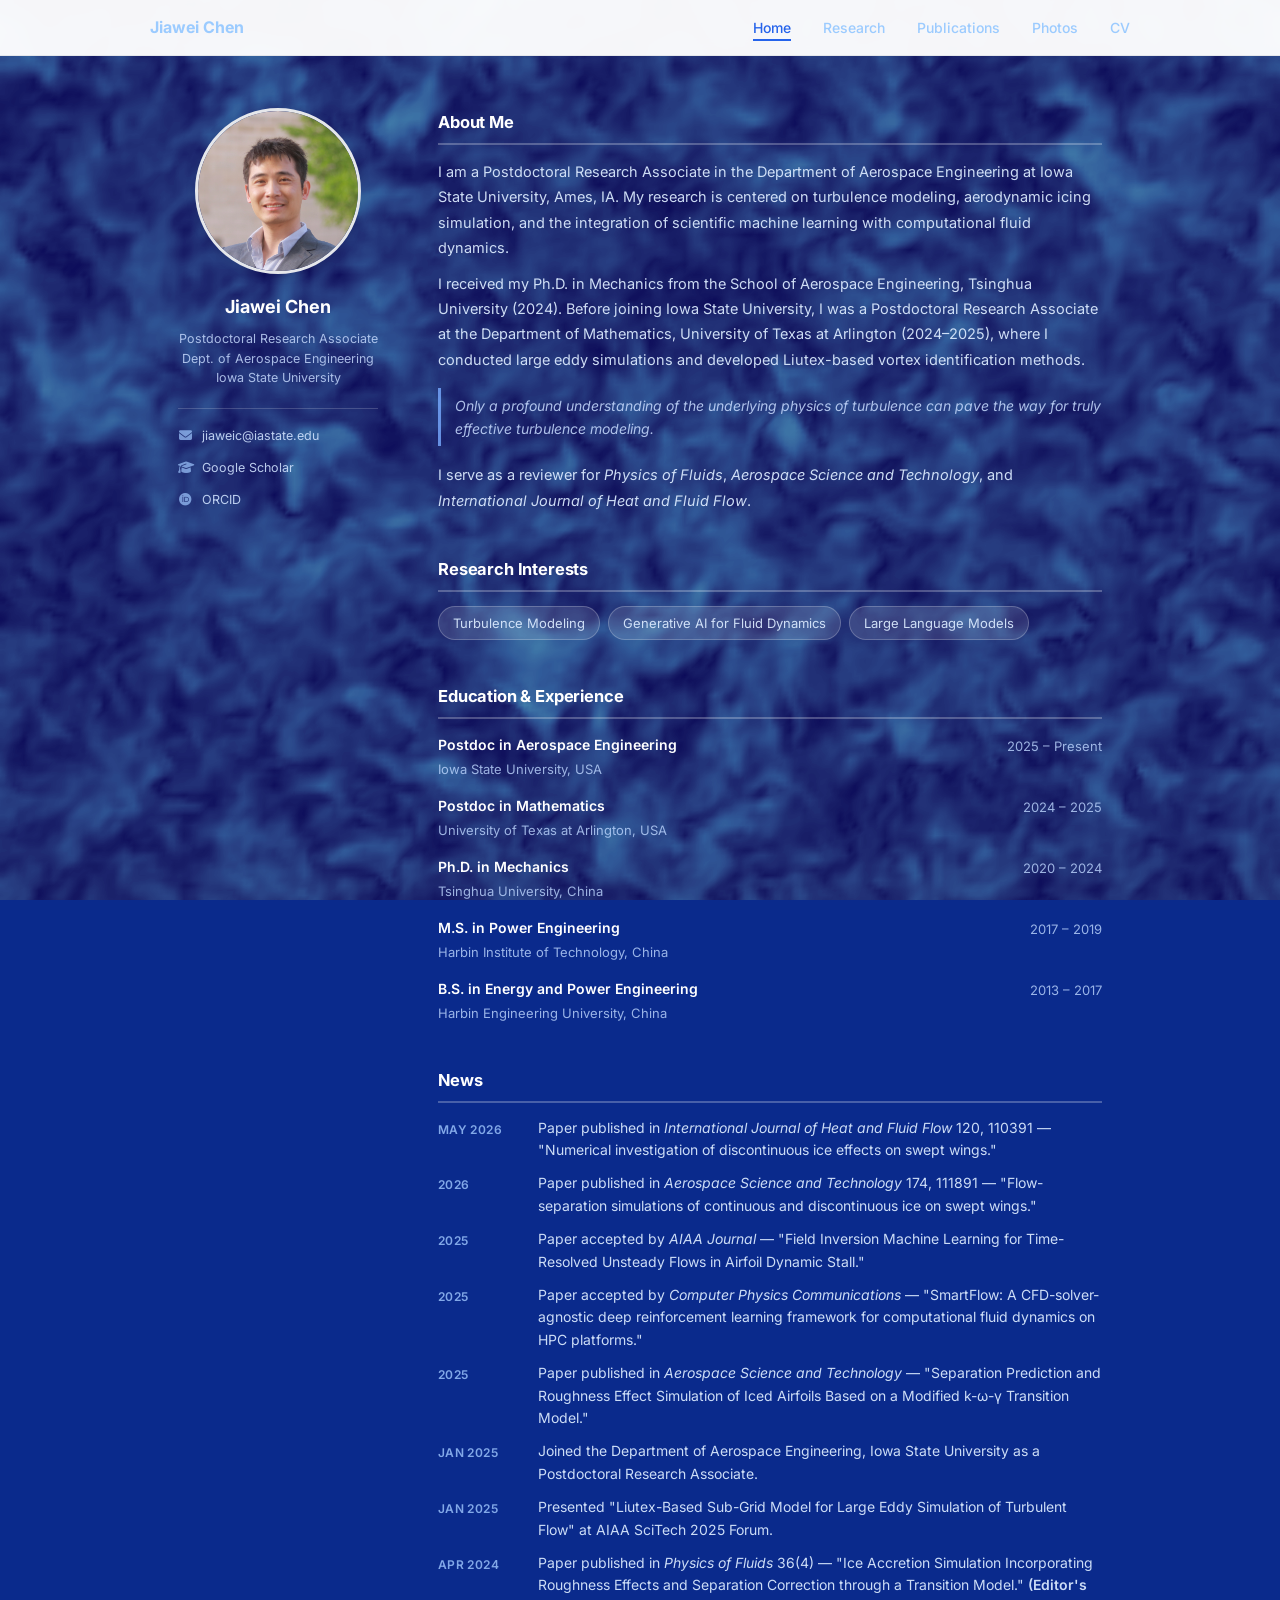
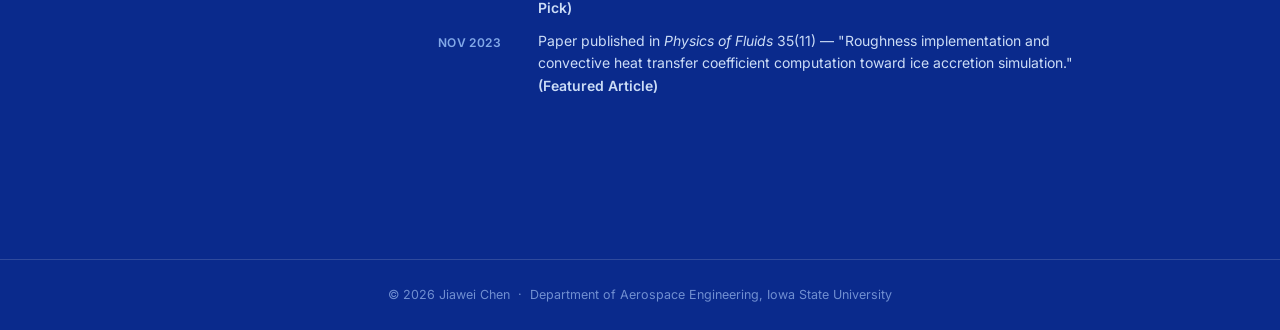
==== index.html @ 2333729e "Add files via upload" ====
<!DOCTYPE html>
<html lang="en">
<head>
    <meta charset="UTF-8">
    <meta name="viewport" content="width=device-width, initial-scale=1.0">
    <title>Jiawei Chen – Aerospace Engineering, Iowa State University</title>
    <meta name="description" content="Postdoctoral Research Associate in Aerospace Engineering at Iowa State University. Research on turbulence modeling, aerodynamic icing, and scientific machine learning.">
    <link rel="preconnect" href="https://fonts.googleapis.com">
    <link rel="preconnect" href="https://fonts.gstatic.com" crossorigin>
    <link href="https://fonts.googleapis.com/css2?family=Inter:wght@300;400;500;600;700&display=swap" rel="stylesheet">
    <link rel="stylesheet" href="https://cdnjs.cloudflare.com/ajax/libs/font-awesome/6.5.0/css/all.min.css">
    <link rel="stylesheet" href="style.css">
</head>
<body class="page-home">

    <!-- Navigation -->
    <header id="site-header">
        <nav>
            <a class="nav-brand" href="index.html">Jiawei Chen</a>
            <ul class="nav-links">
                <li><a href="index.html" class="active">Home</a></li>
                <li><a href="research.html">Research</a></li>
                <li><a href="publications.html">Publications</a></li>
                <li><a href="photos.html">Photos</a></li>
                <li><a href="CV_Jiawei_Chen.pdf" target="_blank">CV</a></li>
            </ul>
        </nav>
    </header>

    <!-- Page Body -->
    <div class="page-wrapper">
        <div class="home-layout">

            <!-- ===== Sidebar ===== -->
            <aside class="sidebar">
                <img src="person.jpg" alt="Jiawei Chen" class="profile-photo">
                <div class="sidebar-name">Jiawei Chen</div>
                <div class="sidebar-title">Postdoctoral Research Associate</div>
                <div class="sidebar-org">Dept. of Aerospace Engineering<br>Iowa State University</div>

                <div class="sidebar-links">
                    <a href="mailto:chenjiaweithu@gmail.com" class="sidebar-link">
                        <i class="fa-solid fa-envelope"></i>
                        <span>jiaweic@iastate.edu</span>
                    </a>
                    <a href="https://scholar.google.com/citations?hl=zh-CN&user=VZnsX5kAAAAJ" class="sidebar-link" target="_blank">
                        <i class="fa-solid fa-graduation-cap"></i>
                        <span>Google Scholar</span>
                    </a>
                    <a href="https://orcid.org/0009-0009-3277-3474" class="sidebar-link" target="_blank">
                        <i class="fa-brands fa-orcid"></i>
                        <span>ORCID</span>
                    </a>
                </div>
            </aside>

            <!-- ===== Main Content ===== -->
            <main class="main-content">

                <!-- About Me -->
                <section id="about">
                    <h2 class="section-title">About Me</h2>
                    <div class="about-text">
                        <p>
                            I am a Postdoctoral Research Associate in the Department of Aerospace Engineering at Iowa State University, Ames, IA. My research is centered on turbulence modeling, aerodynamic icing simulation, and the integration of scientific machine learning with computational fluid dynamics.
                        </p>
                        <p>
                            I received my Ph.D. in Mechanics from the School of Aerospace Engineering, Tsinghua University (2024). Before joining Iowa State University, I was a Postdoctoral Research Associate at the Department of Mathematics, University of Texas at Arlington (2024–2025), where I conducted large eddy simulations and developed Liutex-based vortex identification methods.
                        </p>
                        <blockquote class="quote-text">
                            Only a profound understanding of the underlying physics of turbulence can pave the way for truly effective turbulence modeling.
                        </blockquote>
                        <p>
                            I serve as a reviewer for <em>Physics of Fluids</em>, <em>Aerospace Science and Technology</em>, and <em>International Journal of Heat and Fluid Flow</em>.
                        </p>
                    </div>
                </section>

                <!-- Research Interests -->
                <section id="interests">
                    <h2 class="section-title">Research Interests</h2>
                    <div class="interest-tags">
                        <span class="interest-tag">Turbulence Modeling</span>
                        <span class="interest-tag">Generative AI for Fluid Dynamics</span>
                        <span class="interest-tag">Large Language Models</span>
                    </div>
                </section>

                <!-- Education & Experience -->
                <section id="education">
                    <h2 class="section-title">Education &amp; Experience</h2>
                    <div class="edu-list">
                        <div class="edu-item">
                            <div>
                                <div class="edu-degree">Postdoc in Aerospace Engineering</div>
                                <div class="edu-institution">Iowa State University, USA</div>
                            </div>
                            <div class="edu-year">2025 – Present</div>
                        </div>
                        <div class="edu-item">
                            <div>
                                <div class="edu-degree">Postdoc in Mathematics</div>
                                <div class="edu-institution">University of Texas at Arlington, USA</div>
                            </div>
                            <div class="edu-year">2024 – 2025</div>
                        </div>
                        <div class="edu-item">
                            <div>
                                <div class="edu-degree">Ph.D. in Mechanics</div>
                                <div class="edu-institution">Tsinghua University, China</div>
                            </div>
                            <div class="edu-year">2020 – 2024</div>
                        </div>
                        <div class="edu-item">
                            <div>
                                <div class="edu-degree">M.S. in Power Engineering</div>
                                <div class="edu-institution">Harbin Institute of Technology, China</div>
                            </div>
                            <div class="edu-year">2017 – 2019</div>
                        </div>
                        <div class="edu-item">
                            <div>
                                <div class="edu-degree">B.S. in Energy and Power Engineering</div>
                                <div class="edu-institution">Harbin Engineering University, China</div>
                            </div>
                            <div class="edu-year">2013 – 2017</div>
                        </div>
                    </div>
                </section>

                <!-- News -->
                <section id="news">
                    <h2 class="section-title">News</h2>
                    <div class="news-list">
                        <div class="news-item">
                            <span class="news-date">May 2026</span>
                            <span>Paper published in <em>International Journal of Heat and Fluid Flow</em> 120, 110391 — "Numerical investigation of discontinuous ice effects on swept wings."</span>
                        </div>
                        <div class="news-item">
                            <span class="news-date">2026</span>
                            <span>Paper published in <em>Aerospace Science and Technology</em> 174, 111891 — "Flow-separation simulations of continuous and discontinuous ice on swept wings."</span>
                        </div>
                        <div class="news-item">
                            <span class="news-date">2025</span>
                            <span>Paper accepted by <em>AIAA Journal</em> — "Field Inversion Machine Learning for Time-Resolved Unsteady Flows in Airfoil Dynamic Stall."</span>
                        </div>
                        <div class="news-item">
                            <span class="news-date">2025</span>
                            <span>Paper accepted by <em>Computer Physics Communications</em> — "SmartFlow: A CFD-solver-agnostic deep reinforcement learning framework for computational fluid dynamics on HPC platforms."</span>
                        </div>
                        <div class="news-item">
                            <span class="news-date">2025</span>
                            <span>Paper published in <em>Aerospace Science and Technology</em> — "Separation Prediction and Roughness Effect Simulation of Iced Airfoils Based on a Modified k-ω-γ Transition Model."</span>
                        </div>
                        <div class="news-item">
                            <span class="news-date">Jan 2025</span>
                            <span>Joined the Department of Aerospace Engineering, Iowa State University as a Postdoctoral Research Associate.</span>
                        </div>
                        <div class="news-item">
                            <span class="news-date">Jan 2025</span>
                            <span>Presented "Liutex-Based Sub-Grid Model for Large Eddy Simulation of Turbulent Flow" at AIAA SciTech 2025 Forum.</span>
                        </div>
                        <div class="news-item">
                            <span class="news-date">Apr 2024</span>
                            <span>Paper published in <em>Physics of Fluids</em> 36(4) — "Ice Accretion Simulation Incorporating Roughness Effects and Separation Correction through a Transition Model." <strong>(Editor's Pick)</strong></span>
                        </div>
                        <div class="news-item">
                            <span class="news-date">Nov 2023</span>
                            <span>Paper published in <em>Physics of Fluids</em> 35(11) — "Roughness implementation and convective heat transfer coefficient computation toward ice accretion simulation." <strong>(Featured Article)</strong></span>
                        </div>
                    </div>
                </section>

            </main>
        </div>
    </div>

    <footer>
        <p>&copy; 2026 Jiawei Chen &nbsp;&middot;&nbsp; Department of Aerospace Engineering, Iowa State University</p>
    </footer>


</body>
</html>
---- style.css ----
/* ===== Reset ===== */
*, *::before, *::after {
    box-sizing: border-box;
    margin: 0;
    padding: 0;
}

/* ===== Base ===== */
body {
    font-family: 'Inter', -apple-system, BlinkMacSystemFont, 'Segoe UI', Helvetica, Arial, sans-serif;
    font-size: 15px;
    line-height: 1.7;
    color: #2d2d2d;
    background: #ffffff;
}

html {
    scroll-behavior: smooth;
}

a {
    color: #2563eb;
    text-decoration: none;
    transition: color 0.15s;
}

a:hover {
    color: #1d4ed8;
    text-decoration: underline;
}

strong {
    font-weight: 600;
}

/* ===== Header / Nav ===== */
header {
    position: fixed;
    top: 0;
    left: 0;
    right: 0;
    height: 56px;
    background: rgba(255, 255, 255, 0.96);
    backdrop-filter: blur(8px);
    -webkit-backdrop-filter: blur(8px);
    border-bottom: 1px solid #e5e7eb;
    z-index: 999;
    display: flex;
    align-items: center;
    padding: 0 40px;
}

nav {
    width: 100%;
    max-width: 980px;
    margin: 0 auto;
    display: flex;
    align-items: center;
    justify-content: space-between;
}

.nav-brand {
    font-weight: 700;
    font-size: 16px;
    color: #111827;
    text-decoration: none;
}

.nav-brand:hover {
    color: #2563eb;
    text-decoration: none;
}

.nav-links {
    display: flex;
    list-style: none;
    gap: 32px;
}

.nav-links li a {
    font-size: 14px;
    font-weight: 500;
    color: #6b7280;
    text-decoration: none;
    padding-bottom: 3px;
    border-bottom: 2px solid transparent;
    transition: color 0.15s, border-color 0.15s;
}

.nav-links li a:hover,
.nav-links li a.active {
    color: #2563eb;
    border-bottom-color: #2563eb;
    text-decoration: none;
}

/* ===== Page Wrapper ===== */
.page-wrapper {
    max-width: 980px;
    margin: 0 auto;
    padding: 80px 28px 60px;
}

/* ===== Home page background + text colors ===== */
body.page-home {
    background-image: url('background/DIT.png');
    background-size: cover;
    background-position: center;
    background-attachment: fixed;
    background-color: #0a2a8c;
}

body.page-home .section-title {
    color: #ffffff;
    border-bottom-color: rgba(255, 255, 255, 0.25);
}

body.page-home .about-text p {
    color: rgba(220, 235, 255, 0.92);
}

body.page-home .quote-text {
    color: rgba(200, 220, 255, 0.85);
    border-left-color: rgba(120, 170, 255, 0.8);
}

body.page-home .edu-degree {
    color: #ffffff;
}

body.page-home .edu-institution,
body.page-home .edu-year {
    color: rgba(190, 215, 255, 0.8);
}

body.page-home .news-item {
    color: rgba(220, 235, 255, 0.92);
}

body.page-home .news-date {
    color: rgba(160, 200, 255, 0.8);
}

body.page-home .sidebar-name {
    color: #ffffff;
}

body.page-home .sidebar-title,
body.page-home .sidebar-org {
    color: rgba(200, 220, 255, 0.82);
}

body.page-home .sidebar-link {
    color: rgba(210, 228, 255, 0.88);
}

body.page-home .sidebar-link i {
    color: rgba(160, 200, 255, 0.7);
}

body.page-home .sidebar-links {
    border-top-color: rgba(255, 255, 255, 0.18);
}

body.page-home .interest-tag {
    background: rgba(255, 255, 255, 0.12);
    border-color: rgba(255, 255, 255, 0.22);
    color: rgba(220, 235, 255, 0.92);
}

body.page-home a {
    color: rgba(150, 200, 255, 0.95);
}

body.page-home footer {
    color: rgba(180, 210, 255, 0.6);
    border-top-color: rgba(255, 255, 255, 0.15);
}

/* ===== Home: Two-Column Layout ===== */
.home-layout {
    display: grid;
    grid-template-columns: 200px 1fr;
    gap: 60px;
    padding-top: 28px;
    align-items: start;
}

/* ===== Sidebar ===== */
.sidebar {
    position: sticky;
    top: 76px;
    text-align: center;
}

.profile-photo {
    width: 166px;
    height: 166px;
    border-radius: 50%;
    object-fit: cover;
    object-position: center top;
    margin: 0 auto 18px;
    display: block;
    border: 3px solid #e5e7eb;
    box-shadow: 0 2px 12px rgba(0,0,0,0.08);
}

.sidebar-name {
    font-size: 18px;
    font-weight: 700;
    color: #111827;
    margin-bottom: 7px;
}

.sidebar-title {
    font-size: 12.5px;
    color: #6b7280;
    line-height: 1.5;
    margin-bottom: 2px;
}

.sidebar-org {
    font-size: 12.5px;
    color: #6b7280;
    line-height: 1.5;
    margin-bottom: 20px;
}

.sidebar-links {
    border-top: 1px solid #e5e7eb;
    padding-top: 16px;
    display: flex;
    flex-direction: column;
    gap: 11px;
    text-align: left;
}

.sidebar-link {
    display: flex;
    align-items: center;
    gap: 9px;
    font-size: 12.5px;
    color: #4b5563;
    text-decoration: none;
    transition: color 0.15s;
    word-break: break-word;
}

.sidebar-link:hover {
    color: #2563eb;
    text-decoration: none;
}

.sidebar-link i {
    width: 15px;
    font-size: 13px;
    color: #9ca3af;
    flex-shrink: 0;
    text-align: center;
    transition: color 0.15s;
}

.sidebar-link:hover i {
    color: #2563eb;
}

/* ===== Main Content ===== */
.main-content section {
    margin-bottom: 42px;
}

.section-title {
    font-size: 16.5px;
    font-weight: 700;
    color: #111827;
    margin-bottom: 14px;
    padding-bottom: 7px;
    border-bottom: 2px solid #e5e7eb;
    letter-spacing: -0.01em;
}

/* About */
.about-text p {
    font-size: 14.5px;
    color: #374151;
    margin-bottom: 10px;
    line-height: 1.75;
}

.about-text p:last-child {
    margin-bottom: 0;
}

.quote-text {
    font-style: italic;
    color: #6b7280;
    border-left: 3px solid #2563eb;
    padding: 6px 0 6px 14px;
    margin: 16px 0;
    font-size: 14px;
    line-height: 1.65;
}

/* Research Interests */
.interest-tags {
    display: flex;
    flex-wrap: wrap;
    gap: 8px;
}

.interest-tag {
    background: #f3f4f6;
    color: #374151;
    font-size: 13px;
    padding: 5px 14px;
    border-radius: 20px;
    border: 1px solid #e5e7eb;
}

/* Education */
.edu-list {
    display: flex;
    flex-direction: column;
    gap: 14px;
}

.edu-item {
    display: flex;
    justify-content: space-between;
    align-items: flex-start;
    gap: 16px;
}

.edu-degree {
    font-size: 14px;
    font-weight: 600;
    color: #111827;
    margin-bottom: 1px;
}

.edu-institution {
    font-size: 13px;
    color: #6b7280;
}

.edu-year {
    font-size: 13px;
    color: #9ca3af;
    white-space: nowrap;
    flex-shrink: 0;
    padding-top: 2px;
}

/* News */
.news-list {
    display: flex;
    flex-direction: column;
    gap: 11px;
}

.news-item {
    display: grid;
    grid-template-columns: 88px 1fr;
    gap: 12px;
    font-size: 14px;
    line-height: 1.6;
    color: #374151;
}

.news-date {
    font-size: 12px;
    color: #9ca3af;
    font-weight: 600;
    padding-top: 3px;
    text-transform: uppercase;
    letter-spacing: 0.03em;
}

/* ===== Publications Page ===== */
.pub-container {
    padding-top: 28px;
}

.pub-container > h1 {
    font-size: 26px;
    font-weight: 700;
    color: #111827;
    margin-bottom: 8px;
    letter-spacing: -0.02em;
}

.pub-subtitle {
    font-size: 14px;
    color: #6b7280;
    margin-bottom: 38px;
}

.pub-section {
    margin-bottom: 42px;
}

.pub-section-title {
    font-size: 15.5px;
    font-weight: 700;
    color: #111827;
    margin-bottom: 18px;
    padding-bottom: 7px;
    border-bottom: 2px solid #e5e7eb;
    letter-spacing: -0.01em;
}

.pub-list {
    list-style: none;
    display: flex;
    flex-direction: column;
    gap: 20px;
}

.pub-entry {
    display: flex;
    gap: 14px;
    font-size: 14px;
    line-height: 1.65;
    color: #374151;
}

.pub-num {
    color: #9ca3af;
    font-weight: 600;
    font-size: 12.5px;
    min-width: 30px;
    padding-top: 3px;
    flex-shrink: 0;
    text-align: right;
}

.pub-badge {
    display: inline-block;
    font-size: 10.5px;
    font-weight: 700;
    padding: 1px 7px;
    border-radius: 4px;
    margin-left: 6px;
    vertical-align: middle;
    white-space: nowrap;
    letter-spacing: 0.02em;
}

.badge-editor {
    background: #fef3c7;
    color: #92400e;
}

.badge-featured {
    background: #fee2e2;
    color: #991b1b;
}

.badge-accepted {
    background: #d1fae5;
    color: #065f46;
}

.badge-review {
    background: #e0e7ff;
    color: #3730a3;
}

/* ===== Research Page ===== */
.research-container {
    padding-top: 28px;
}

.research-container > h1 {
    font-size: 26px;
    font-weight: 700;
    color: #111827;
    margin-bottom: 8px;
    letter-spacing: -0.02em;
}

.research-container > .research-intro {
    font-size: 14px;
    color: #6b7280;
    margin-bottom: 48px;
}

.research-project {
    margin-bottom: 60px;
    padding-bottom: 56px;
    border-bottom: 1px solid #e5e7eb;
}

.research-project:last-child {
    border-bottom: none;
}

.research-project-header {
    display: flex;
    align-items: flex-start;
    gap: 14px;
    margin-bottom: 12px;
}

.research-project-num {
    font-size: 12px;
    font-weight: 700;
    color: #9ca3af;
    background: #f3f4f6;
    border: 1px solid #e5e7eb;
    padding: 3px 9px;
    border-radius: 4px;
    white-space: nowrap;
    margin-top: 4px;
    flex-shrink: 0;
}

.research-project-title {
    font-size: 19px;
    font-weight: 700;
    color: #111827;
    line-height: 1.35;
    letter-spacing: -0.01em;
}

.research-project-meta {
    display: flex;
    flex-wrap: wrap;
    gap: 8px;
    margin-bottom: 14px;
    padding-left: 0;
}

.research-tag {
    font-size: 12px;
    font-weight: 600;
    padding: 2px 10px;
    border-radius: 4px;
    letter-spacing: 0.02em;
}

.research-tag-journal {
    background: #eff6ff;
    color: #1d4ed8;
    border: 1px solid #bfdbfe;
}

.research-tag-highlight {
    background: #fef3c7;
    color: #92400e;
    border: 1px solid #fde68a;
}

.research-tag-wip {
    background: #f0fdf4;
    color: #166534;
    border: 1px solid #bbf7d0;
}

.research-description {
    font-size: 14.5px;
    color: #374151;
    line-height: 1.75;
    margin-bottom: 20px;
}

/* Figure grid */
.research-figures {
    display: grid;
    grid-template-columns: repeat(auto-fit, minmax(200px, 1fr));
    gap: 14px;
    margin-bottom: 16px;
}

/* Fixed column counts override the auto-fit default */
.research-figures.cols-3 {
    grid-template-columns: repeat(3, 1fr);
}

.research-figures.cols-2 {
    grid-template-columns: repeat(2, 1fr);
}

.research-figure {
    display: flex;
    flex-direction: column;
    gap: 6px;
}

.research-figure img {
    width: 100%;
    height: auto;
    border-radius: 6px;
    border: 1px solid #e5e7eb;
    display: block;
}

/* Placeholder for missing images */
.fig-placeholder {
    width: 100%;
    aspect-ratio: 4 / 3;
    border: 2px dashed #d1d5db;
    border-radius: 6px;
    display: flex;
    flex-direction: column;
    align-items: center;
    justify-content: center;
    gap: 6px;
    color: #9ca3af;
    font-size: 12px;
    text-align: center;
    padding: 12px;
    background: #fafafa;
}

.fig-placeholder i {
    font-size: 22px;
    color: #d1d5db;
}

.fig-caption {
    font-size: 12.5px;
    color: #6b7280;
    line-height: 1.45;
    text-align: center;
}

.research-paper-ref {
    display: flex;
    align-items: flex-start;
    gap: 10px;
    background: #f8fafc;
    border: 1px solid #e5e7eb;
    border-left: 3px solid #2563eb;
    padding: 12px 16px;
    border-radius: 0 6px 6px 0;
    font-size: 13.5px;
    color: #374151;
    line-height: 1.6;
    margin-top: 6px;
}

.research-paper-ref i {
    color: #2563eb;
    font-size: 14px;
    margin-top: 3px;
    flex-shrink: 0;
}

.research-coming-soon {
    display: flex;
    flex-direction: column;
    align-items: center;
    justify-content: center;
    gap: 10px;
    padding: 48px 24px;
    border: 2px dashed #d1d5db;
    border-radius: 8px;
    color: #9ca3af;
    text-align: center;
    background: #fafafa;
    margin-top: 20px;
}

.research-coming-soon i {
    font-size: 28px;
    color: #d1d5db;
}

.research-coming-soon p {
    font-size: 14px;
    margin: 0;
}

/* ===== Photos Page ===== */
.photos-container {
    padding-top: 28px;
}

.photos-container > h1 {
    font-size: 26px;
    font-weight: 700;
    color: #111827;
    margin-bottom: 8px;
    letter-spacing: -0.02em;
    padding-bottom: 8px;
    border-bottom: 3px solid #2563eb;
    display: inline-block;
}

.photos-year-section {
    margin-top: 44px;
    margin-bottom: 48px;
}

.photos-year-heading {
    font-size: 22px;
    font-weight: 700;
    color: #111827;
    margin-bottom: 8px;
    padding-bottom: 8px;
    border-bottom: 3px solid #2563eb;
    display: inline-block;
    letter-spacing: -0.01em;
}

.photo-grid {
    display: grid;
    grid-template-columns: repeat(3, 1fr);
    gap: 10px;
    margin-top: 18px;
}

.photo-item {
    position: relative;
    overflow: hidden;
    border-radius: 6px;
    aspect-ratio: 4 / 3;
    background: #f3f4f6;
    cursor: pointer;
}

.photo-item img {
    width: 100%;
    height: 100%;
    object-fit: cover;
    display: block;
    transition: transform 0.3s ease;
}

.photo-item:hover img {
    transform: scale(1.04);
}

.photo-caption-overlay {
    position: absolute;
    bottom: 0;
    left: 0;
    right: 0;
    background: linear-gradient(transparent, rgba(0,0,0,0.62));
    color: #fff;
    font-size: 12px;
    line-height: 1.4;
    padding: 20px 10px 8px;
    text-align: center;
}

/* Lightbox */
.lightbox {
    display: none;
    position: fixed;
    inset: 0;
    background: rgba(0, 0, 0, 0.88);
    z-index: 9999;
    align-items: center;
    justify-content: center;
    padding: 24px;
}

.lightbox.active {
    display: flex;
}

.lightbox img {
    max-width: 90vw;
    max-height: 90vh;
    object-fit: contain;
    border-radius: 6px;
    box-shadow: 0 8px 40px rgba(0,0,0,0.6);
}

.lightbox-close {
    position: fixed;
    top: 20px;
    right: 28px;
    color: #fff;
    font-size: 32px;
    cursor: pointer;
    line-height: 1;
    opacity: 0.8;
    transition: opacity 0.15s;
    background: none;
    border: none;
    padding: 0;
}

.lightbox-close:hover {
    opacity: 1;
}

@media (max-width: 740px) {
    .photo-grid {
        grid-template-columns: repeat(2, 1fr);
        gap: 8px;
    }
}

/* ===== Footer ===== */
footer {
    border-top: 1px solid #e5e7eb;
    margin-top: 60px;
    padding: 24px 20px;
    text-align: center;
    color: #9ca3af;
    font-size: 12.5px;
}

/* ===== Responsive ===== */
@media (max-width: 740px) {
    .home-layout {
        grid-template-columns: 1fr;
        gap: 32px;
    }

    .sidebar {
        position: static;
    }

    header {
        padding: 0 18px;
    }

    .nav-links {
        gap: 20px;
    }

    .news-item {
        grid-template-columns: 76px 1fr;
    }

    .pub-entry {
        flex-direction: column;
        gap: 2px;
    }

    .pub-num {
        text-align: left;
    }
}
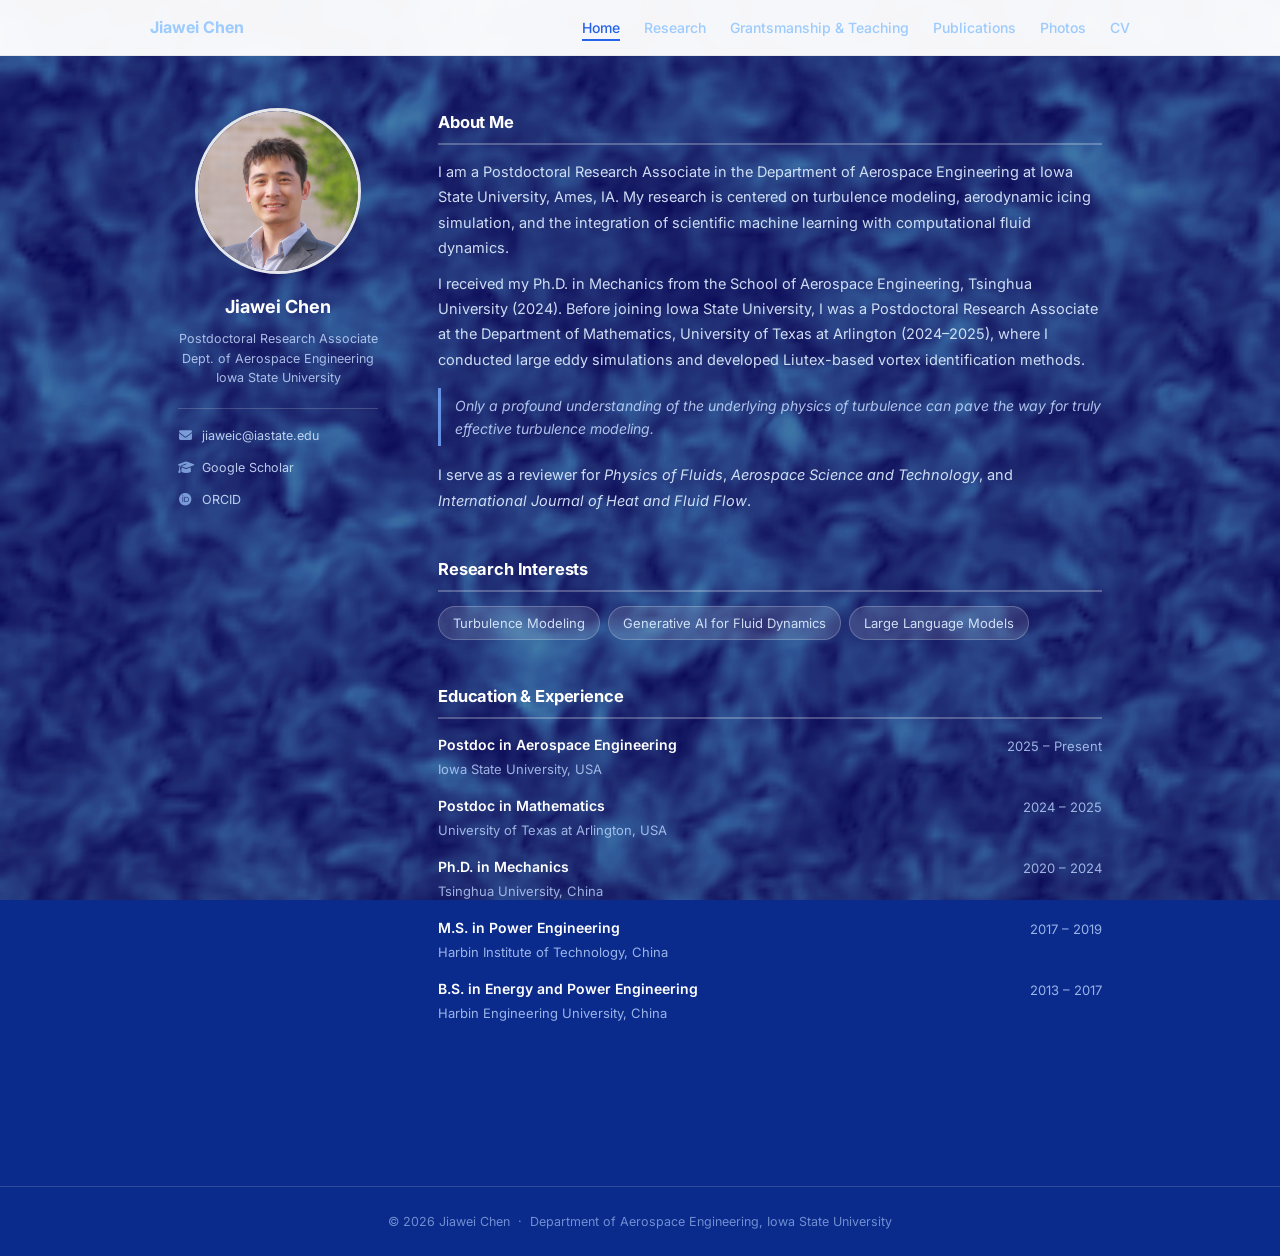
==== commit 7ed032e3: "Add files via upload" ====
--- a/index.html
+++ b/index.html
@@ -20,6 +20,7 @@
             <ul class="nav-links">
                 <li><a href="index.html" class="active">Home</a></li>
                 <li><a href="research.html">Research</a></li>
+                <li><a href="grantsmanship.html">Grantsmanship &amp; Teaching</a></li>
                 <li><a href="publications.html">Publications</a></li>
                 <li><a href="photos.html">Photos</a></li>
                 <li><a href="CV_Jiawei_Chen.pdf" target="_blank">CV</a></li>
@@ -128,49 +129,6 @@
                     </div>
                 </section>
 
-                <!-- News -->
-                <section id="news">
-                    <h2 class="section-title">News</h2>
-                    <div class="news-list">
-                        <div class="news-item">
-                            <span class="news-date">May 2026</span>
-                            <span>Paper published in <em>International Journal of Heat and Fluid Flow</em> 120, 110391 — "Numerical investigation of discontinuous ice effects on swept wings."</span>
-                        </div>
-                        <div class="news-item">
-                            <span class="news-date">2026</span>
-                            <span>Paper published in <em>Aerospace Science and Technology</em> 174, 111891 — "Flow-separation simulations of continuous and discontinuous ice on swept wings."</span>
-                        </div>
-                        <div class="news-item">
-                            <span class="news-date">2025</span>
-                            <span>Paper accepted by <em>AIAA Journal</em> — "Field Inversion Machine Learning for Time-Resolved Unsteady Flows in Airfoil Dynamic Stall."</span>
-                        </div>
-                        <div class="news-item">
-                            <span class="news-date">2025</span>
-                            <span>Paper accepted by <em>Computer Physics Communications</em> — "SmartFlow: A CFD-solver-agnostic deep reinforcement learning framework for computational fluid dynamics on HPC platforms."</span>
-                        </div>
-                        <div class="news-item">
-                            <span class="news-date">2025</span>
-                            <span>Paper published in <em>Aerospace Science and Technology</em> — "Separation Prediction and Roughness Effect Simulation of Iced Airfoils Based on a Modified k-ω-γ Transition Model."</span>
-                        </div>
-                        <div class="news-item">
-                            <span class="news-date">Jan 2025</span>
-                            <span>Joined the Department of Aerospace Engineering, Iowa State University as a Postdoctoral Research Associate.</span>
-                        </div>
-                        <div class="news-item">
-                            <span class="news-date">Jan 2025</span>
-                            <span>Presented "Liutex-Based Sub-Grid Model for Large Eddy Simulation of Turbulent Flow" at AIAA SciTech 2025 Forum.</span>
-                        </div>
-                        <div class="news-item">
-                            <span class="news-date">Apr 2024</span>
-                            <span>Paper published in <em>Physics of Fluids</em> 36(4) — "Ice Accretion Simulation Incorporating Roughness Effects and Separation Correction through a Transition Model." <strong>(Editor's Pick)</strong></span>
-                        </div>
-                        <div class="news-item">
-                            <span class="news-date">Nov 2023</span>
-                            <span>Paper published in <em>Physics of Fluids</em> 35(11) — "Roughness implementation and convective heat transfer coefficient computation toward ice accretion simulation." <strong>(Featured Article)</strong></span>
-                        </div>
-                    </div>
-                </section>
-
             </main>
         </div>
     </div>
--- a/style.css
+++ b/style.css
@@ -74,7 +74,7 @@
 .nav-links {
     display: flex;
     list-style: none;
-    gap: 32px;
+    gap: 24px;
 }
 
 .nav-links li a {
@@ -483,6 +483,9 @@
     font-size: 14px;
     color: #6b7280;
     margin-bottom: 48px;
+    text-align: justify;
+    text-justify: inter-word;
+    hyphens: auto;
 }
 
 .research-project {
@@ -562,6 +565,9 @@
     color: #374151;
     line-height: 1.75;
     margin-bottom: 20px;
+    text-align: justify;
+    text-justify: inter-word;
+    hyphens: auto;
 }
 
 /* Figure grid */
@@ -579,6 +585,14 @@
 
 .research-figures.cols-2 {
     grid-template-columns: repeat(2, 1fr);
+}
+
+/* Equal-height row: images fill fixed height, aspect ratio preserved */
+.figs-fixed-height .research-figure img {
+    height: 280px;
+    width: 100%;
+    object-fit: contain;
+    object-position: center;
 }
 
 .research-figure {
@@ -645,6 +659,24 @@
     font-size: 14px;
     margin-top: 3px;
     flex-shrink: 0;
+}
+
+/* Responsive 16:9 video embed */
+.research-video-wrap {
+    width: 100%;
+    aspect-ratio: 16 / 9;
+    margin-top: 20px;
+    border-radius: 8px;
+    overflow: hidden;
+    background: #000;
+    display: block;
+}
+
+.research-video-wrap iframe {
+    width: 100%;
+    height: 100%;
+    border: none;
+    display: block;
 }
 
 .research-coming-soon {
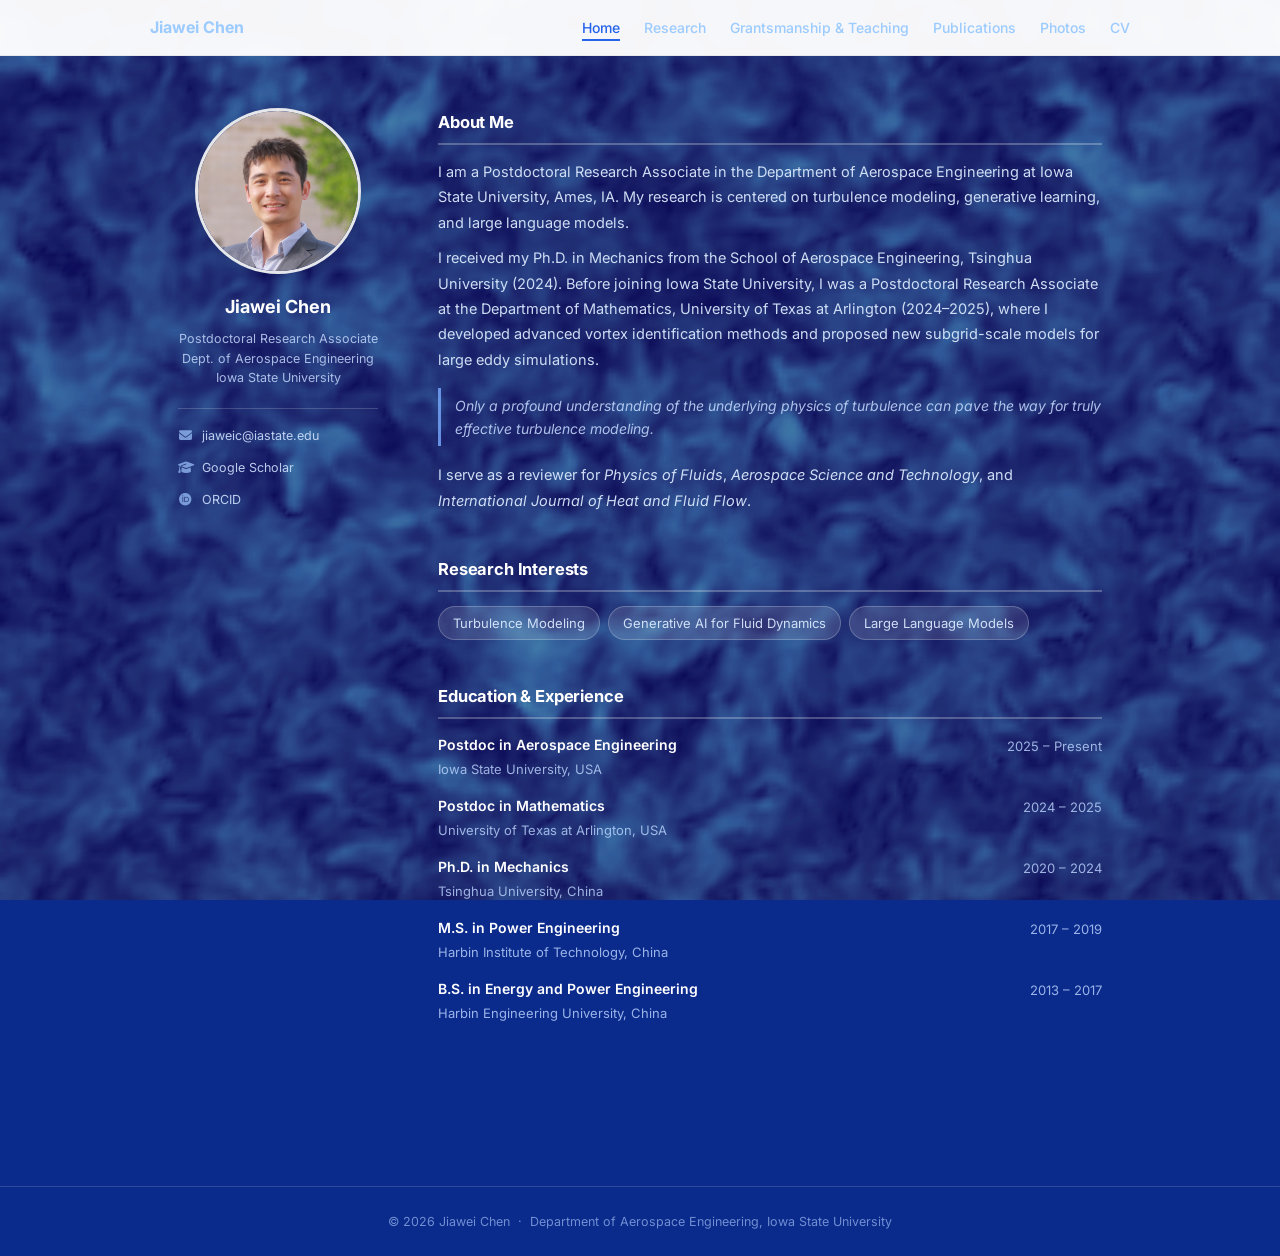
==== commit c426c140: "Add files via upload" ====
--- a/index.html
+++ b/index.html
@@ -63,10 +63,14 @@
                     <h2 class="section-title">About Me</h2>
                     <div class="about-text">
                         <p>
-                            I am a Postdoctoral Research Associate in the Department of Aerospace Engineering at Iowa State University, Ames, IA. My research is centered on turbulence modeling, aerodynamic icing simulation, and the integration of scientific machine learning with computational fluid dynamics.
+                            I am a Postdoctoral Research Associate in the Department of Aerospace Engineering at Iowa State University, 
+                            Ames, IA. My research is centered on turbulence modeling, generative learning, and large language models.
                         </p>
                         <p>
-                            I received my Ph.D. in Mechanics from the School of Aerospace Engineering, Tsinghua University (2024). Before joining Iowa State University, I was a Postdoctoral Research Associate at the Department of Mathematics, University of Texas at Arlington (2024–2025), where I conducted large eddy simulations and developed Liutex-based vortex identification methods.
+                            I received my Ph.D. in Mechanics from the School of Aerospace Engineering, Tsinghua University (2024). 
+                            Before joining Iowa State University, I was a Postdoctoral Research Associate at the Department of Mathematics, 
+                            University of Texas at Arlington (2024–2025), where I developed advanced vortex identification methods and 
+                            proposed new subgrid-scale models for large eddy simulations.
                         </p>
                         <blockquote class="quote-text">
                             Only a profound understanding of the underlying physics of turbulence can pave the way for truly effective turbulence modeling.
--- a/style.css
+++ b/style.css
@@ -8,7 +8,7 @@
 /* ===== Base ===== */
 body {
     font-family: 'Inter', -apple-system, BlinkMacSystemFont, 'Segoe UI', Helvetica, Arial, sans-serif;
-    font-size: 15px;
+    font-size: 16px;
     line-height: 1.7;
     color: #2d2d2d;
     background: #ffffff;
@@ -177,6 +177,137 @@
     border-top-color: rgba(255, 255, 255, 0.15);
 }
 
+.highlight-blue {
+    color: #60a5fa;
+    font-weight: 600;
+}
+
+/* ===== Dark theme (all pages except Home) ===== */
+body.page-dark {
+    background: #0a0a0a;
+    color: #e5e7eb;
+}
+
+body.page-dark header {
+    background: rgba(10, 10, 10, 0.92);
+    border-bottom-color: #262626;
+}
+
+body.page-dark .nav-brand {
+    color: #ffffff;
+}
+
+body.page-dark .nav-links li a {
+    color: #9ca3af;
+}
+
+body.page-dark .nav-links li a:hover,
+body.page-dark .nav-links li a.active {
+    color: #60a5fa;
+    border-bottom-color: #60a5fa;
+}
+
+body.page-dark a {
+    color: #60a5fa;
+}
+
+body.page-dark a:hover {
+    color: #93c5fd;
+}
+
+body.page-dark .pub-container > h1,
+body.page-dark .research-container > h1,
+body.page-dark .photos-container > h1 {
+    color: #ffffff;
+}
+
+body.page-dark .pub-subtitle,
+body.page-dark .research-container > .research-intro {
+    color: #9ca3af;
+}
+
+body.page-dark .section-title,
+body.page-dark .pub-section-title {
+    color: #ffffff;
+    border-bottom-color: #262626;
+}
+
+body.page-dark .research-project {
+    border-bottom-color: #262626;
+}
+
+body.page-dark .research-project-num {
+    background: #1a1a1a;
+    border-color: #333333;
+    color: #9ca3af;
+}
+
+body.page-dark .research-project-title {
+    color: #ffffff;
+}
+
+body.page-dark .research-description,
+body.page-dark .pub-entry {
+    color: #d1d5db;
+}
+
+body.page-dark .pub-num {
+    color: #6b7280;
+}
+
+body.page-dark .fig-caption {
+    color: #9ca3af;
+}
+
+body.page-dark .research-figure img {
+    border-color: #333333;
+}
+
+body.page-dark .fig-placeholder {
+    background: #141414;
+    border-color: #333333;
+    color: #6b7280;
+}
+
+body.page-dark .fig-placeholder i {
+    color: #4b5563;
+}
+
+body.page-dark .research-paper-ref {
+    background: #141414;
+    border-color: #262626;
+    border-left-color: #3b82f6;
+    color: #d1d5db;
+}
+
+body.page-dark .research-paper-ref i {
+    color: #60a5fa;
+}
+
+body.page-dark .research-coming-soon {
+    background: #141414;
+    border-color: #333333;
+    color: #6b7280;
+}
+
+body.page-dark .research-coming-soon i {
+    color: #4b5563;
+}
+
+body.page-dark .photos-year-heading,
+body.page-dark .photos-container > h1 {
+    border-bottom-color: #3b82f6;
+}
+
+body.page-dark .photo-item {
+    background: #141414;
+}
+
+body.page-dark footer {
+    border-top-color: #262626;
+    color: #6b7280;
+}
+
 /* ===== Home: Two-Column Layout ===== */
 .home-layout {
     display: grid;
@@ -390,7 +521,7 @@
 }
 
 .pub-subtitle {
-    font-size: 14px;
+    font-size: 15px;
     color: #6b7280;
     margin-bottom: 38px;
 }
@@ -419,8 +550,8 @@
 .pub-entry {
     display: flex;
     gap: 14px;
-    font-size: 14px;
-    line-height: 1.65;
+    font-size: 15.5px;
+    line-height: 1.7;
     color: #374151;
 }
 
@@ -436,34 +567,22 @@
 
 .pub-badge {
     display: inline-block;
-    font-size: 10.5px;
-    font-weight: 700;
-    padding: 1px 7px;
-    border-radius: 4px;
+    font-size: 13px;
+    font-weight: 700;
     margin-left: 6px;
     vertical-align: middle;
     white-space: nowrap;
-    letter-spacing: 0.02em;
-}
-
-.badge-editor {
-    background: #fef3c7;
-    color: #92400e;
-}
-
-.badge-featured {
-    background: #fee2e2;
-    color: #991b1b;
-}
-
-.badge-accepted {
-    background: #d1fae5;
-    color: #065f46;
-}
-
-.badge-review {
-    background: #e0e7ff;
-    color: #3730a3;
+    letter-spacing: 0.01em;
+    color: #f87171;
+    text-decoration: underline;
+}
+
+.pub-badge::before {
+    content: "[";
+}
+
+.pub-badge::after {
+    content: "]";
 }
 
 /* ===== Research Page ===== */
@@ -480,7 +599,7 @@
 }
 
 .research-container > .research-intro {
-    font-size: 14px;
+    font-size: 15.5px;
     color: #6b7280;
     margin-bottom: 48px;
     text-align: justify;
@@ -561,9 +680,9 @@
 }
 
 .research-description {
-    font-size: 14.5px;
+    font-size: 16px;
     color: #374151;
-    line-height: 1.75;
+    line-height: 1.8;
     margin-bottom: 20px;
     text-align: justify;
     text-justify: inter-word;
@@ -633,7 +752,7 @@
 }
 
 .fig-caption {
-    font-size: 12.5px;
+    font-size: 13.5px;
     color: #6b7280;
     line-height: 1.45;
     text-align: center;
@@ -648,9 +767,9 @@
     border-left: 3px solid #2563eb;
     padding: 12px 16px;
     border-radius: 0 6px 6px 0;
-    font-size: 13.5px;
+    font-size: 15px;
     color: #374151;
-    line-height: 1.6;
+    line-height: 1.65;
     margin-top: 6px;
 }
 
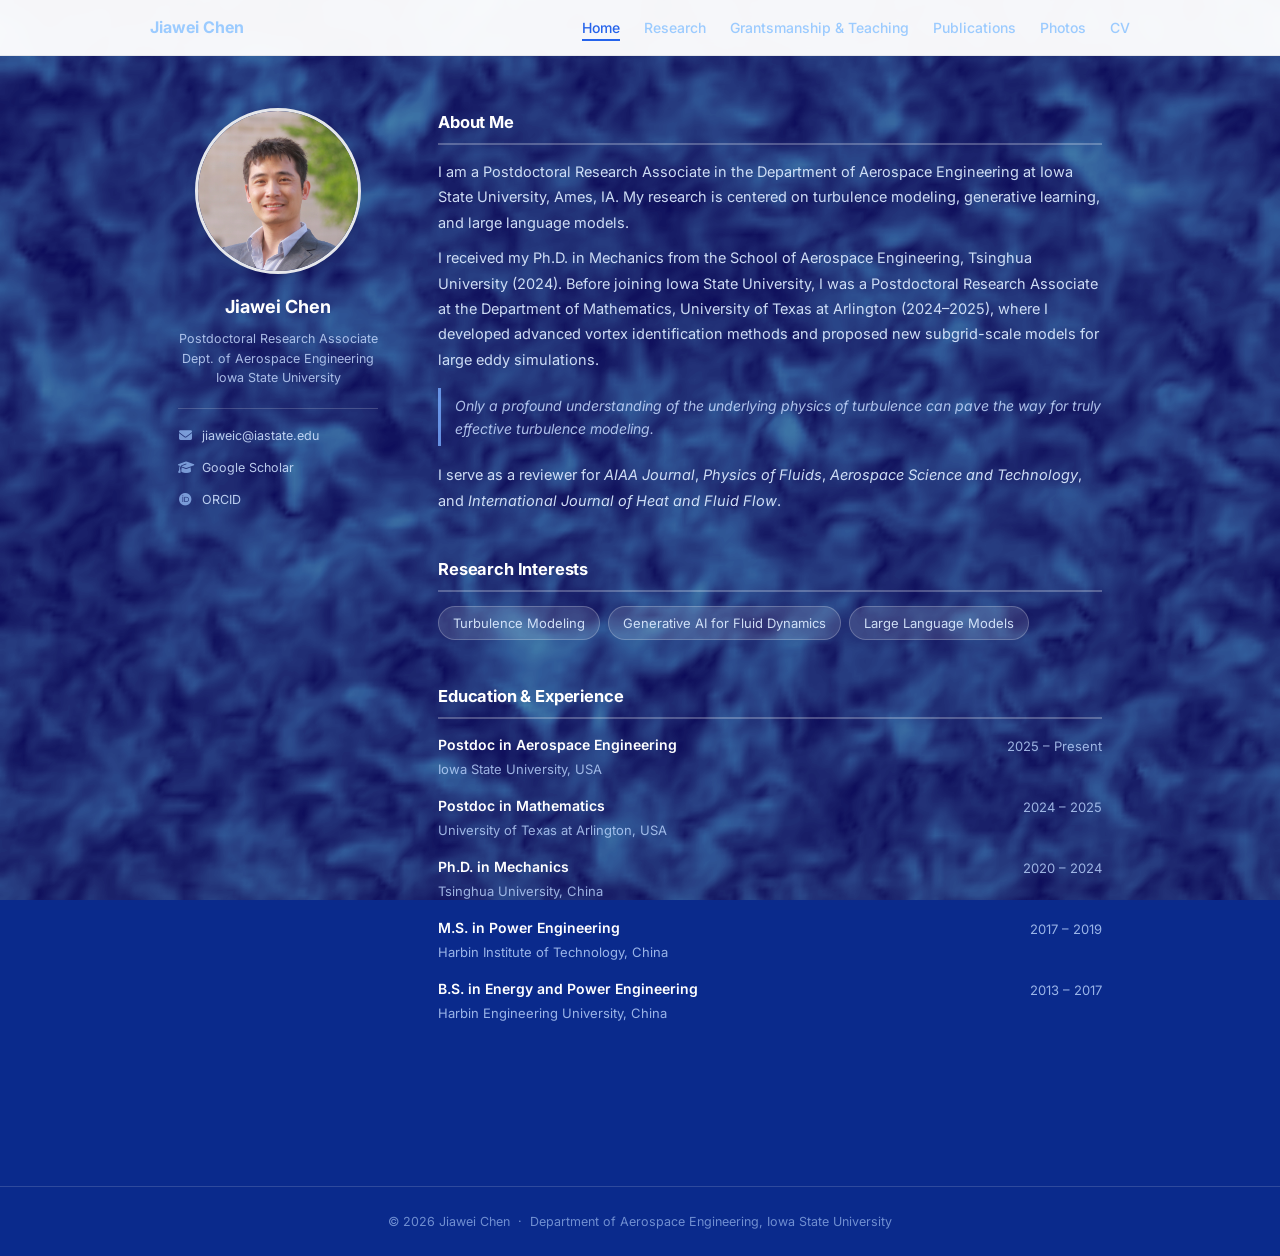
==== commit 51cadbf4: "Add files via upload" ====
--- a/index.html
+++ b/index.html
@@ -76,7 +76,7 @@
                             Only a profound understanding of the underlying physics of turbulence can pave the way for truly effective turbulence modeling.
                         </blockquote>
                         <p>
-                            I serve as a reviewer for <em>Physics of Fluids</em>, <em>Aerospace Science and Technology</em>, and <em>International Journal of Heat and Fluid Flow</em>.
+                            I serve as a reviewer for <em>AIAA Journal</em>, <em>Physics of Fluids</em>, <em>Aerospace Science and Technology</em>, and <em>International Journal of Heat and Fluid Flow</em>.
                         </p>
                     </div>
                 </section>
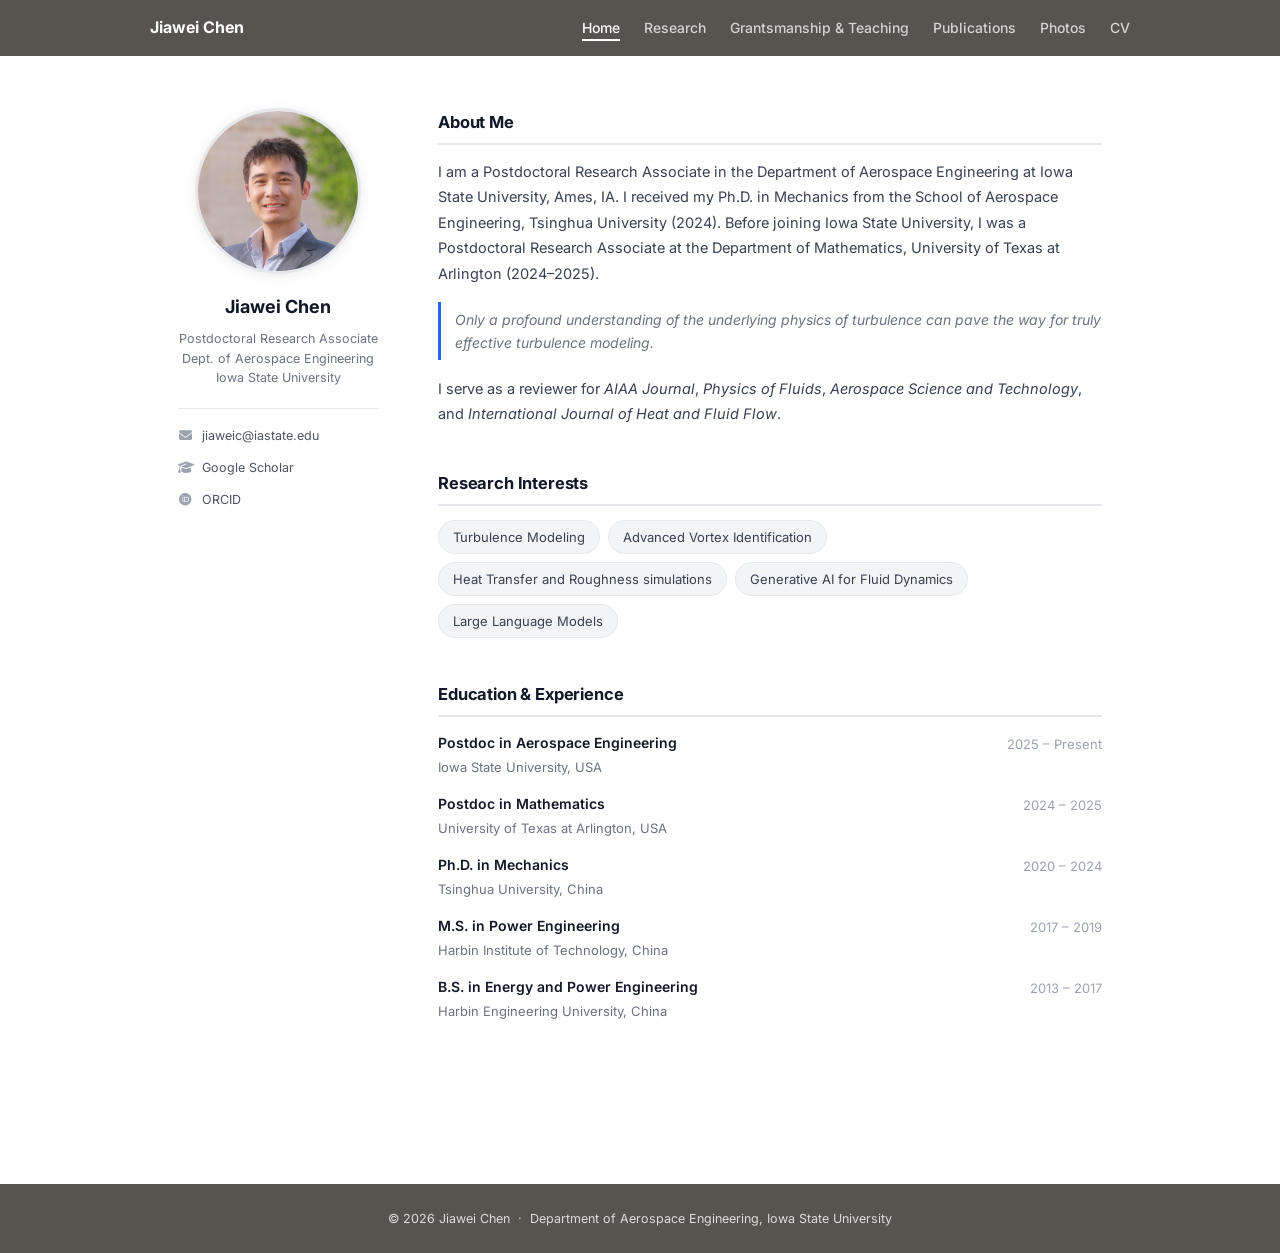
==== commit af29a473: "Add files via upload" ====
--- a/index.html
+++ b/index.html
@@ -64,13 +64,9 @@
                     <div class="about-text">
                         <p>
                             I am a Postdoctoral Research Associate in the Department of Aerospace Engineering at Iowa State University, 
-                            Ames, IA. My research is centered on turbulence modeling, generative learning, and large language models.
-                        </p>
-                        <p>
-                            I received my Ph.D. in Mechanics from the School of Aerospace Engineering, Tsinghua University (2024). 
+                            Ames, IA. I received my Ph.D. in Mechanics from the School of Aerospace Engineering, Tsinghua University (2024). 
                             Before joining Iowa State University, I was a Postdoctoral Research Associate at the Department of Mathematics, 
-                            University of Texas at Arlington (2024–2025), where I developed advanced vortex identification methods and 
-                            proposed new subgrid-scale models for large eddy simulations.
+                            University of Texas at Arlington (2024–2025).
                         </p>
                         <blockquote class="quote-text">
                             Only a profound understanding of the underlying physics of turbulence can pave the way for truly effective turbulence modeling.
@@ -86,6 +82,8 @@
                     <h2 class="section-title">Research Interests</h2>
                     <div class="interest-tags">
                         <span class="interest-tag">Turbulence Modeling</span>
+                        <span class="interest-tag">Advanced Vortex Identification</span>
+                        <span class="interest-tag">Heat Transfer and Roughness simulations</span>
                         <span class="interest-tag">Generative AI for Fluid Dynamics</span>
                         <span class="interest-tag">Large Language Models</span>
                     </div>
--- a/style.css
+++ b/style.css
@@ -40,10 +40,7 @@
     left: 0;
     right: 0;
     height: 56px;
-    background: rgba(255, 255, 255, 0.96);
-    backdrop-filter: blur(8px);
-    -webkit-backdrop-filter: blur(8px);
-    border-bottom: 1px solid #e5e7eb;
+    background: #57534e;
     z-index: 999;
     display: flex;
     align-items: center;
@@ -62,12 +59,13 @@
 .nav-brand {
     font-weight: 700;
     font-size: 16px;
-    color: #111827;
+    color: #ffffff;
     text-decoration: none;
 }
 
 .nav-brand:hover {
-    color: #2563eb;
+    color: #ffffff;
+    opacity: 0.85;
     text-decoration: none;
 }
 
@@ -80,7 +78,7 @@
 .nav-links li a {
     font-size: 14px;
     font-weight: 500;
-    color: #6b7280;
+    color: rgba(255, 255, 255, 0.75);
     text-decoration: none;
     padding-bottom: 3px;
     border-bottom: 2px solid transparent;
@@ -89,8 +87,8 @@
 
 .nav-links li a:hover,
 .nav-links li a.active {
-    color: #2563eb;
-    border-bottom-color: #2563eb;
+    color: #ffffff;
+    border-bottom-color: #ffffff;
     text-decoration: none;
 }
 
@@ -101,211 +99,12 @@
     padding: 80px 28px 60px;
 }
 
-/* ===== Home page background + text colors ===== */
-body.page-home {
-    background-image: url('background/DIT.png');
-    background-size: cover;
-    background-position: center;
-    background-attachment: fixed;
-    background-color: #0a2a8c;
-}
-
-body.page-home .section-title {
-    color: #ffffff;
-    border-bottom-color: rgba(255, 255, 255, 0.25);
-}
-
-body.page-home .about-text p {
-    color: rgba(220, 235, 255, 0.92);
-}
-
-body.page-home .quote-text {
-    color: rgba(200, 220, 255, 0.85);
-    border-left-color: rgba(120, 170, 255, 0.8);
-}
-
-body.page-home .edu-degree {
-    color: #ffffff;
-}
-
-body.page-home .edu-institution,
-body.page-home .edu-year {
-    color: rgba(190, 215, 255, 0.8);
-}
-
-body.page-home .news-item {
-    color: rgba(220, 235, 255, 0.92);
-}
-
-body.page-home .news-date {
-    color: rgba(160, 200, 255, 0.8);
-}
-
-body.page-home .sidebar-name {
-    color: #ffffff;
-}
-
-body.page-home .sidebar-title,
-body.page-home .sidebar-org {
-    color: rgba(200, 220, 255, 0.82);
-}
-
-body.page-home .sidebar-link {
-    color: rgba(210, 228, 255, 0.88);
-}
-
-body.page-home .sidebar-link i {
-    color: rgba(160, 200, 255, 0.7);
-}
-
-body.page-home .sidebar-links {
-    border-top-color: rgba(255, 255, 255, 0.18);
-}
-
-body.page-home .interest-tag {
-    background: rgba(255, 255, 255, 0.12);
-    border-color: rgba(255, 255, 255, 0.22);
-    color: rgba(220, 235, 255, 0.92);
-}
-
-body.page-home a {
-    color: rgba(150, 200, 255, 0.95);
-}
-
-body.page-home footer {
-    color: rgba(180, 210, 255, 0.6);
-    border-top-color: rgba(255, 255, 255, 0.15);
-}
+/* Home and other pages now share the single light theme defined below;
+   body.page-home / body.page-dark carry no color overrides. */
 
 .highlight-blue {
-    color: #60a5fa;
+    color: #2563eb;
     font-weight: 600;
-}
-
-/* ===== Dark theme (all pages except Home) ===== */
-body.page-dark {
-    background: #0a0a0a;
-    color: #e5e7eb;
-}
-
-body.page-dark header {
-    background: rgba(10, 10, 10, 0.92);
-    border-bottom-color: #262626;
-}
-
-body.page-dark .nav-brand {
-    color: #ffffff;
-}
-
-body.page-dark .nav-links li a {
-    color: #9ca3af;
-}
-
-body.page-dark .nav-links li a:hover,
-body.page-dark .nav-links li a.active {
-    color: #60a5fa;
-    border-bottom-color: #60a5fa;
-}
-
-body.page-dark a {
-    color: #60a5fa;
-}
-
-body.page-dark a:hover {
-    color: #93c5fd;
-}
-
-body.page-dark .pub-container > h1,
-body.page-dark .research-container > h1,
-body.page-dark .photos-container > h1 {
-    color: #ffffff;
-}
-
-body.page-dark .pub-subtitle,
-body.page-dark .research-container > .research-intro {
-    color: #9ca3af;
-}
-
-body.page-dark .section-title,
-body.page-dark .pub-section-title {
-    color: #ffffff;
-    border-bottom-color: #262626;
-}
-
-body.page-dark .research-project {
-    border-bottom-color: #262626;
-}
-
-body.page-dark .research-project-num {
-    background: #1a1a1a;
-    border-color: #333333;
-    color: #9ca3af;
-}
-
-body.page-dark .research-project-title {
-    color: #ffffff;
-}
-
-body.page-dark .research-description,
-body.page-dark .pub-entry {
-    color: #d1d5db;
-}
-
-body.page-dark .pub-num {
-    color: #6b7280;
-}
-
-body.page-dark .fig-caption {
-    color: #9ca3af;
-}
-
-body.page-dark .research-figure img {
-    border-color: #333333;
-}
-
-body.page-dark .fig-placeholder {
-    background: #141414;
-    border-color: #333333;
-    color: #6b7280;
-}
-
-body.page-dark .fig-placeholder i {
-    color: #4b5563;
-}
-
-body.page-dark .research-paper-ref {
-    background: #141414;
-    border-color: #262626;
-    border-left-color: #3b82f6;
-    color: #d1d5db;
-}
-
-body.page-dark .research-paper-ref i {
-    color: #60a5fa;
-}
-
-body.page-dark .research-coming-soon {
-    background: #141414;
-    border-color: #333333;
-    color: #6b7280;
-}
-
-body.page-dark .research-coming-soon i {
-    color: #4b5563;
-}
-
-body.page-dark .photos-year-heading,
-body.page-dark .photos-container > h1 {
-    border-bottom-color: #3b82f6;
-}
-
-body.page-dark .photo-item {
-    background: #141414;
-}
-
-body.page-dark footer {
-    border-top-color: #262626;
-    color: #6b7280;
 }
 
 /* ===== Home: Two-Column Layout ===== */
@@ -948,11 +747,11 @@
 
 /* ===== Footer ===== */
 footer {
-    border-top: 1px solid #e5e7eb;
+    background: #57534e;
     margin-top: 60px;
     padding: 24px 20px;
     text-align: center;
-    color: #9ca3af;
+    color: rgba(255, 255, 255, 0.8);
     font-size: 12.5px;
 }
 
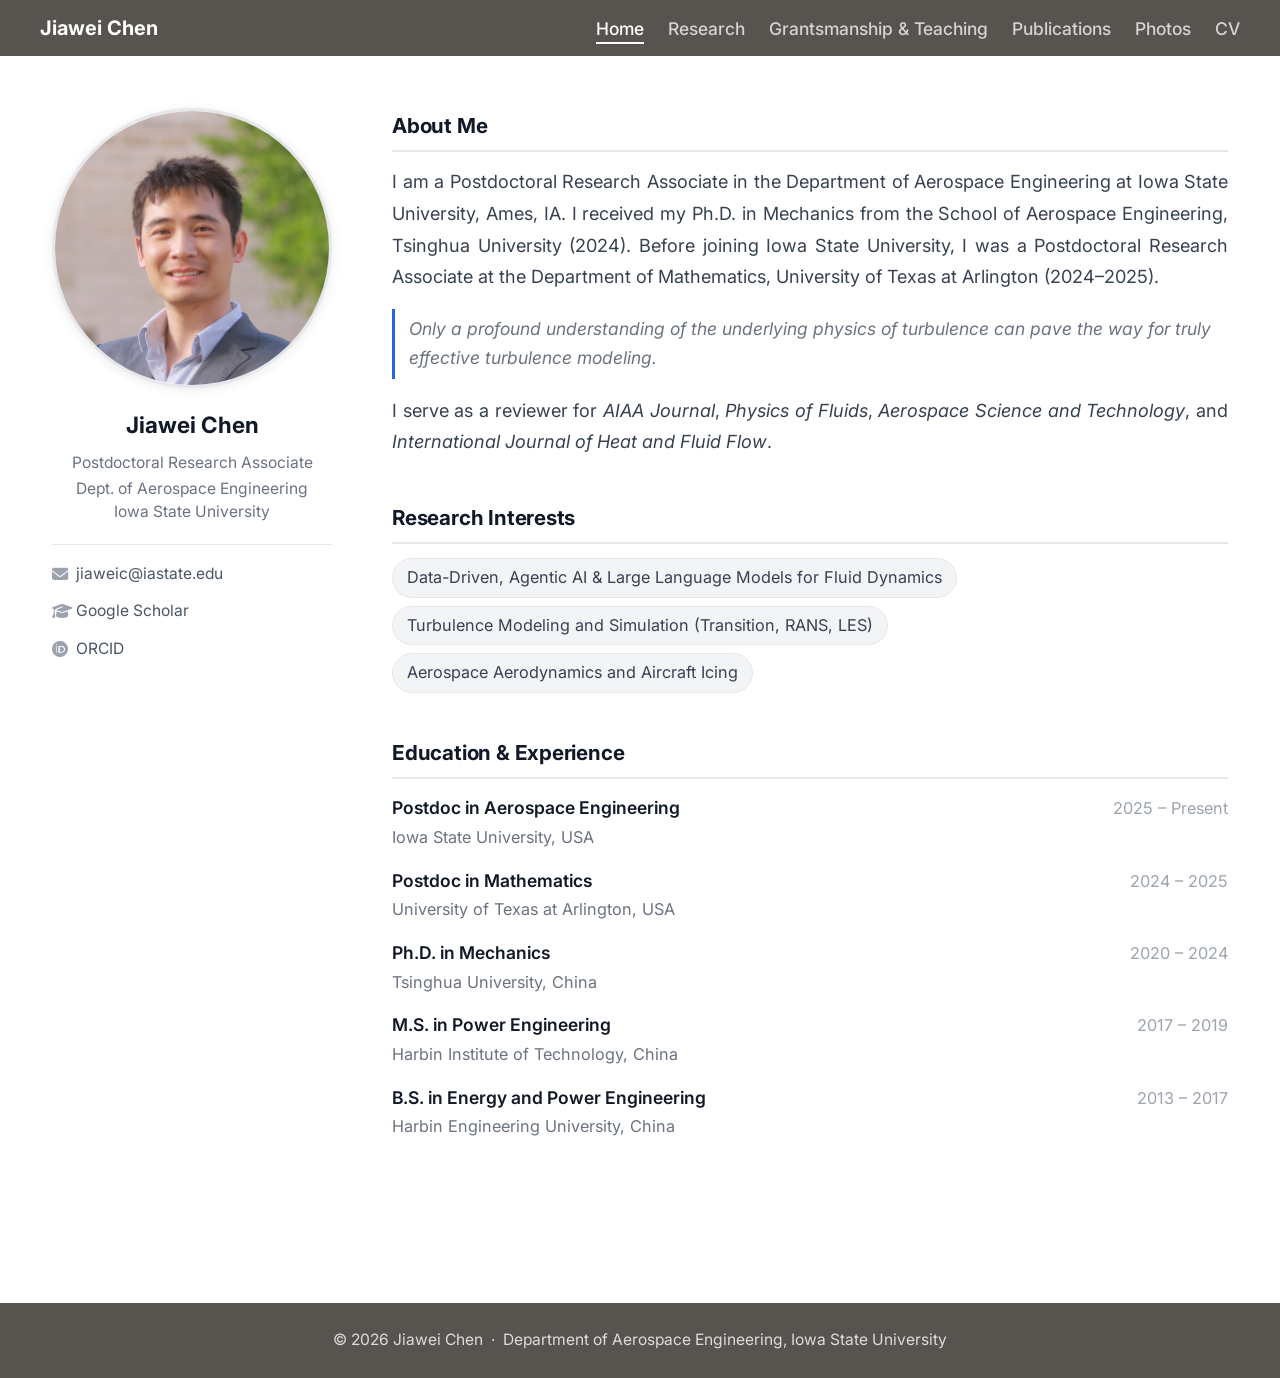
==== commit c969fe8e: "Add files via upload" ====
--- a/index.html
+++ b/index.html
@@ -81,11 +81,9 @@
                 <section id="interests">
                     <h2 class="section-title">Research Interests</h2>
                     <div class="interest-tags">
-                        <span class="interest-tag">Turbulence Modeling</span>
-                        <span class="interest-tag">Advanced Vortex Identification</span>
-                        <span class="interest-tag">Heat Transfer and Roughness simulations</span>
-                        <span class="interest-tag">Generative AI for Fluid Dynamics</span>
-                        <span class="interest-tag">Large Language Models</span>
+                        <span class="interest-tag">Data-Driven, Agentic AI &amp; Large Language Models for Fluid Dynamics</span>
+                        <span class="interest-tag">Turbulence Modeling and Simulation (Transition, RANS, LES)</span>
+                        <span class="interest-tag">Aerospace Aerodynamics and Aircraft Icing</span>
                     </div>
                 </section>
 
--- a/style.css
+++ b/style.css
@@ -1,4 +1,4 @@
-/* ===== Reset ===== */
+﻿/* ===== Reset ===== */
 *, *::before, *::after {
     box-sizing: border-box;
     margin: 0;
@@ -8,7 +8,7 @@
 /* ===== Base ===== */
 body {
     font-family: 'Inter', -apple-system, BlinkMacSystemFont, 'Segoe UI', Helvetica, Arial, sans-serif;
-    font-size: 16px;
+    font-size: 20px;
     line-height: 1.7;
     color: #2d2d2d;
     background: #ffffff;
@@ -49,7 +49,7 @@
 
 nav {
     width: 100%;
-    max-width: 980px;
+    max-width: 1240px;
     margin: 0 auto;
     display: flex;
     align-items: center;
@@ -58,7 +58,7 @@
 
 .nav-brand {
     font-weight: 700;
-    font-size: 16px;
+    font-size: 20px;
     color: #ffffff;
     text-decoration: none;
 }
@@ -76,7 +76,7 @@
 }
 
 .nav-links li a {
-    font-size: 14px;
+    font-size: 17.5px;
     font-weight: 500;
     color: rgba(255, 255, 255, 0.75);
     text-decoration: none;
@@ -94,9 +94,9 @@
 
 /* ===== Page Wrapper ===== */
 .page-wrapper {
-    max-width: 980px;
+    max-width: 1240px;
     margin: 0 auto;
-    padding: 80px 28px 60px;
+    padding: 80px 32px 60px;
 }
 
 /* Home and other pages now share the single light theme defined below;
@@ -110,7 +110,7 @@
 /* ===== Home: Two-Column Layout ===== */
 .home-layout {
     display: grid;
-    grid-template-columns: 200px 1fr;
+    grid-template-columns: 280px 1fr;
     gap: 60px;
     padding-top: 28px;
     align-items: start;
@@ -124,8 +124,10 @@
 }
 
 .profile-photo {
-    width: 166px;
-    height: 166px;
+    width: 280px;
+    max-width: 100%;
+    aspect-ratio: 1 / 1;
+    height: auto;
     border-radius: 50%;
     object-fit: cover;
     object-position: center top;
@@ -136,21 +138,21 @@
 }
 
 .sidebar-name {
-    font-size: 18px;
+    font-size: 22.5px;
     font-weight: 700;
     color: #111827;
     margin-bottom: 7px;
 }
 
 .sidebar-title {
-    font-size: 12.5px;
+    font-size: 15.62px;
     color: #6b7280;
     line-height: 1.5;
     margin-bottom: 2px;
 }
 
 .sidebar-org {
-    font-size: 12.5px;
+    font-size: 15.62px;
     color: #6b7280;
     line-height: 1.5;
     margin-bottom: 20px;
@@ -169,7 +171,7 @@
     display: flex;
     align-items: center;
     gap: 9px;
-    font-size: 12.5px;
+    font-size: 15.62px;
     color: #4b5563;
     text-decoration: none;
     transition: color 0.15s;
@@ -183,7 +185,7 @@
 
 .sidebar-link i {
     width: 15px;
-    font-size: 13px;
+    font-size: 16.25px;
     color: #9ca3af;
     flex-shrink: 0;
     text-align: center;
@@ -200,7 +202,7 @@
 }
 
 .section-title {
-    font-size: 16.5px;
+    font-size: 20.62px;
     font-weight: 700;
     color: #111827;
     margin-bottom: 14px;
@@ -211,10 +213,13 @@
 
 /* About */
 .about-text p {
-    font-size: 14.5px;
+    font-size: 18.12px;
     color: #374151;
     margin-bottom: 10px;
     line-height: 1.75;
+    text-align: justify;
+    text-justify: inter-word;
+    hyphens: auto;
 }
 
 .about-text p:last-child {
@@ -227,7 +232,7 @@
     border-left: 3px solid #2563eb;
     padding: 6px 0 6px 14px;
     margin: 16px 0;
-    font-size: 14px;
+    font-size: 17.5px;
     line-height: 1.65;
 }
 
@@ -241,7 +246,7 @@
 .interest-tag {
     background: #f3f4f6;
     color: #374151;
-    font-size: 13px;
+    font-size: 16.25px;
     padding: 5px 14px;
     border-radius: 20px;
     border: 1px solid #e5e7eb;
@@ -262,19 +267,19 @@
 }
 
 .edu-degree {
-    font-size: 14px;
+    font-size: 17.5px;
     font-weight: 600;
     color: #111827;
     margin-bottom: 1px;
 }
 
 .edu-institution {
-    font-size: 13px;
+    font-size: 16.25px;
     color: #6b7280;
 }
 
 .edu-year {
-    font-size: 13px;
+    font-size: 16.25px;
     color: #9ca3af;
     white-space: nowrap;
     flex-shrink: 0;
@@ -292,13 +297,13 @@
     display: grid;
     grid-template-columns: 88px 1fr;
     gap: 12px;
-    font-size: 14px;
+    font-size: 17.5px;
     line-height: 1.6;
     color: #374151;
 }
 
 .news-date {
-    font-size: 12px;
+    font-size: 15px;
     color: #9ca3af;
     font-weight: 600;
     padding-top: 3px;
@@ -312,7 +317,7 @@
 }
 
 .pub-container > h1 {
-    font-size: 26px;
+    font-size: 32.5px;
     font-weight: 700;
     color: #111827;
     margin-bottom: 8px;
@@ -320,7 +325,7 @@
 }
 
 .pub-subtitle {
-    font-size: 15px;
+    font-size: 18.75px;
     color: #6b7280;
     margin-bottom: 38px;
 }
@@ -330,7 +335,7 @@
 }
 
 .pub-section-title {
-    font-size: 15.5px;
+    font-size: 19.38px;
     font-weight: 700;
     color: #111827;
     margin-bottom: 18px;
@@ -349,15 +354,18 @@
 .pub-entry {
     display: flex;
     gap: 14px;
-    font-size: 15.5px;
+    font-size: 19.38px;
     line-height: 1.7;
     color: #374151;
+    text-align: justify;
+    text-justify: inter-word;
+    hyphens: auto;
 }
 
 .pub-num {
     color: #9ca3af;
     font-weight: 600;
-    font-size: 12.5px;
+    font-size: 15.62px;
     min-width: 30px;
     padding-top: 3px;
     flex-shrink: 0;
@@ -366,13 +374,13 @@
 
 .pub-badge {
     display: inline-block;
-    font-size: 13px;
+    font-size: 16.25px;
     font-weight: 700;
     margin-left: 6px;
     vertical-align: middle;
     white-space: nowrap;
     letter-spacing: 0.01em;
-    color: #f87171;
+    color: #2563eb;
     text-decoration: underline;
 }
 
@@ -382,6 +390,11 @@
 
 .pub-badge::after {
     content: "]";
+}
+
+/* Publications page: author name / journal name highlights rendered black instead of blue */
+.pub-container .highlight-blue {
+    color: #111827;
 }
 
 /* ===== Research Page ===== */
@@ -390,7 +403,7 @@
 }
 
 .research-container > h1 {
-    font-size: 26px;
+    font-size: 32.5px;
     font-weight: 700;
     color: #111827;
     margin-bottom: 8px;
@@ -398,7 +411,7 @@
 }
 
 .research-container > .research-intro {
-    font-size: 15.5px;
+    font-size: 19.38px;
     color: #6b7280;
     margin-bottom: 48px;
     text-align: justify;
@@ -424,7 +437,7 @@
 }
 
 .research-project-num {
-    font-size: 12px;
+    font-size: 15px;
     font-weight: 700;
     color: #9ca3af;
     background: #f3f4f6;
@@ -437,7 +450,7 @@
 }
 
 .research-project-title {
-    font-size: 19px;
+    font-size: 23.75px;
     font-weight: 700;
     color: #111827;
     line-height: 1.35;
@@ -453,7 +466,7 @@
 }
 
 .research-tag {
-    font-size: 12px;
+    font-size: 15px;
     font-weight: 600;
     padding: 2px 10px;
     border-radius: 4px;
@@ -479,7 +492,7 @@
 }
 
 .research-description {
-    font-size: 16px;
+    font-size: 20px;
     color: #374151;
     line-height: 1.8;
     margin-bottom: 20px;
@@ -488,6 +501,25 @@
     hyphens: auto;
 }
 
+.research-bullet-list {
+    list-style: disc;
+    padding-left: 24px;
+    margin-bottom: 20px;
+}
+
+.research-bullet-list li {
+    font-size: 20px;
+    color: #374151;
+    line-height: 1.8;
+    text-align: justify;
+    text-justify: inter-word;
+    hyphens: auto;
+}
+
+.research-bullet-list li + li {
+    margin-top: 10px;
+}
+
 /* Figure grid */
 .research-figures {
     display: grid;
@@ -539,19 +571,19 @@
     justify-content: center;
     gap: 6px;
     color: #9ca3af;
-    font-size: 12px;
+    font-size: 15px;
     text-align: center;
     padding: 12px;
     background: #fafafa;
 }
 
 .fig-placeholder i {
-    font-size: 22px;
+    font-size: 27.5px;
     color: #d1d5db;
 }
 
 .fig-caption {
-    font-size: 13.5px;
+    font-size: 16.88px;
     color: #6b7280;
     line-height: 1.45;
     text-align: center;
@@ -566,7 +598,7 @@
     border-left: 3px solid #2563eb;
     padding: 12px 16px;
     border-radius: 0 6px 6px 0;
-    font-size: 15px;
+    font-size: 18.75px;
     color: #374151;
     line-height: 1.65;
     margin-top: 6px;
@@ -574,7 +606,7 @@
 
 .research-paper-ref i {
     color: #2563eb;
-    font-size: 14px;
+    font-size: 17.5px;
     margin-top: 3px;
     flex-shrink: 0;
 }
@@ -613,12 +645,12 @@
 }
 
 .research-coming-soon i {
-    font-size: 28px;
+    font-size: 35px;
     color: #d1d5db;
 }
 
 .research-coming-soon p {
-    font-size: 14px;
+    font-size: 17.5px;
     margin: 0;
 }
 
@@ -628,7 +660,7 @@
 }
 
 .photos-container > h1 {
-    font-size: 26px;
+    font-size: 32.5px;
     font-weight: 700;
     color: #111827;
     margin-bottom: 8px;
@@ -644,7 +676,7 @@
 }
 
 .photos-year-heading {
-    font-size: 22px;
+    font-size: 27.5px;
     font-weight: 700;
     color: #111827;
     margin-bottom: 8px;
@@ -689,7 +721,7 @@
     right: 0;
     background: linear-gradient(transparent, rgba(0,0,0,0.62));
     color: #fff;
-    font-size: 12px;
+    font-size: 15px;
     line-height: 1.4;
     padding: 20px 10px 8px;
     text-align: center;
@@ -724,7 +756,7 @@
     top: 20px;
     right: 28px;
     color: #fff;
-    font-size: 32px;
+    font-size: 40px;
     cursor: pointer;
     line-height: 1;
     opacity: 0.8;
@@ -752,7 +784,7 @@
     padding: 24px 20px;
     text-align: center;
     color: rgba(255, 255, 255, 0.8);
-    font-size: 12.5px;
+    font-size: 15.62px;
 }
 
 /* ===== Responsive ===== */
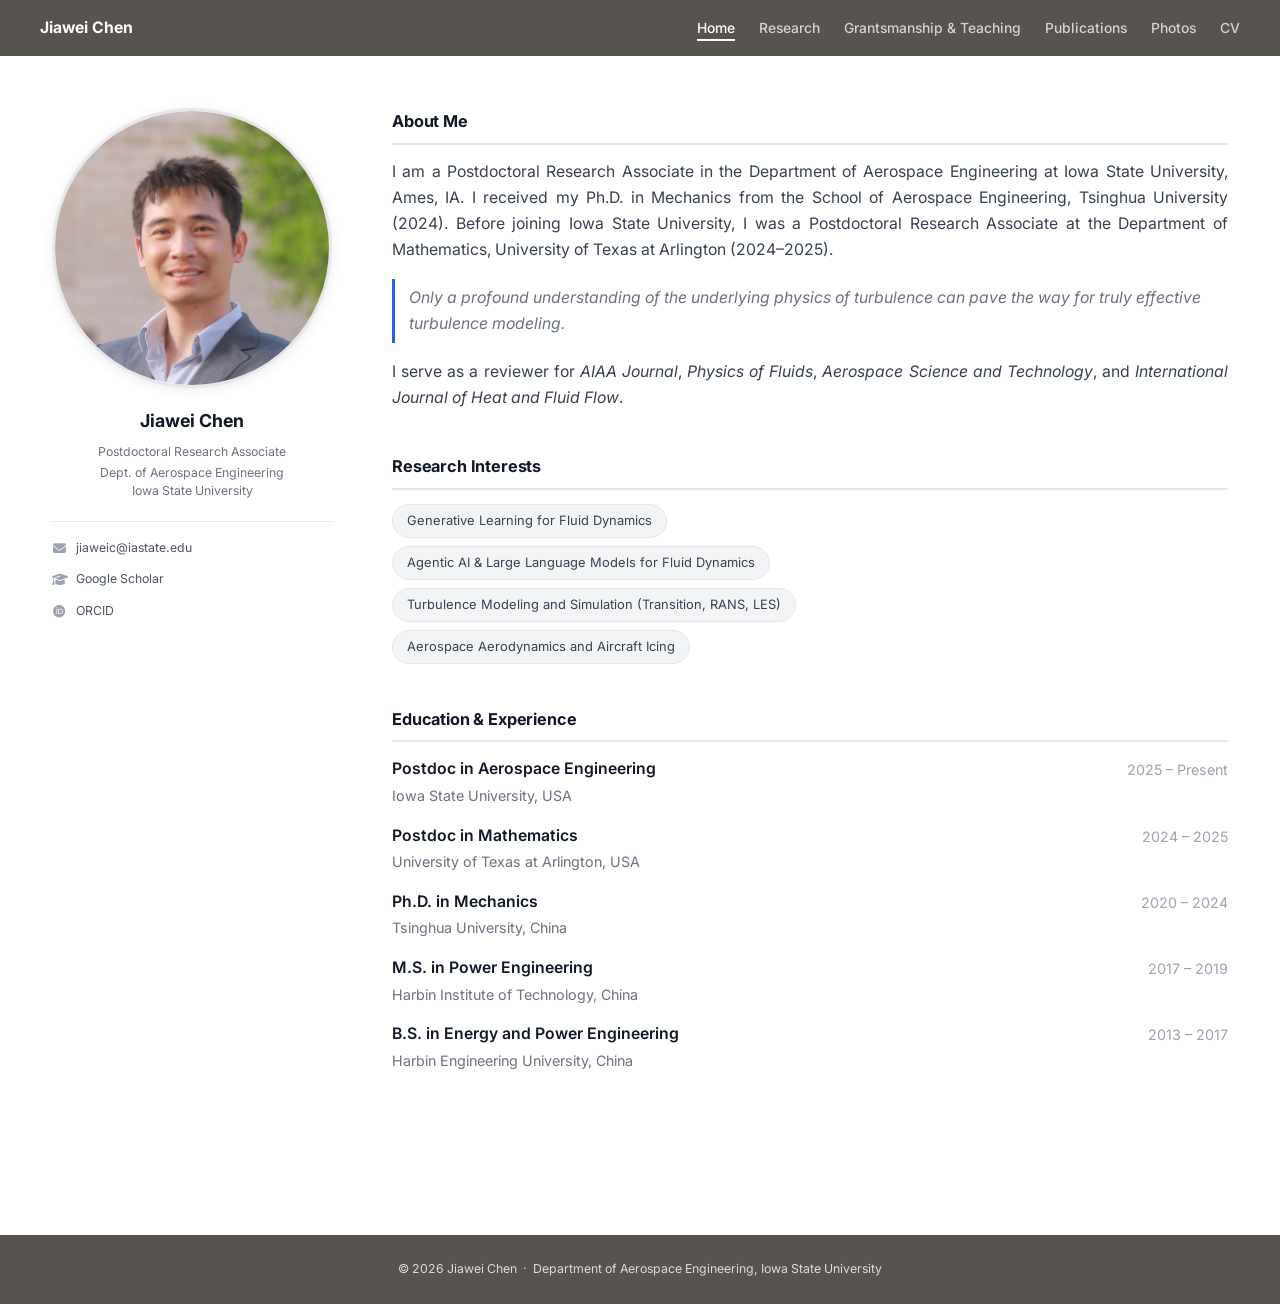
==== commit 470b44ed: "Add files via upload" ====
--- a/index.html
+++ b/index.html
@@ -1,142 +1,143 @@
-<!DOCTYPE html>
-<html lang="en">
-<head>
-    <meta charset="UTF-8">
-    <meta name="viewport" content="width=device-width, initial-scale=1.0">
-    <title>Jiawei Chen – Aerospace Engineering, Iowa State University</title>
-    <meta name="description" content="Postdoctoral Research Associate in Aerospace Engineering at Iowa State University. Research on turbulence modeling, aerodynamic icing, and scientific machine learning.">
-    <link rel="preconnect" href="https://fonts.googleapis.com">
-    <link rel="preconnect" href="https://fonts.gstatic.com" crossorigin>
-    <link href="https://fonts.googleapis.com/css2?family=Inter:wght@300;400;500;600;700&display=swap" rel="stylesheet">
-    <link rel="stylesheet" href="https://cdnjs.cloudflare.com/ajax/libs/font-awesome/6.5.0/css/all.min.css">
-    <link rel="stylesheet" href="style.css">
-</head>
-<body class="page-home">
-
-    <!-- Navigation -->
-    <header id="site-header">
-        <nav>
-            <a class="nav-brand" href="index.html">Jiawei Chen</a>
-            <ul class="nav-links">
-                <li><a href="index.html" class="active">Home</a></li>
-                <li><a href="research.html">Research</a></li>
-                <li><a href="grantsmanship.html">Grantsmanship &amp; Teaching</a></li>
-                <li><a href="publications.html">Publications</a></li>
-                <li><a href="photos.html">Photos</a></li>
-                <li><a href="CV_Jiawei_Chen.pdf" target="_blank">CV</a></li>
-            </ul>
-        </nav>
-    </header>
-
-    <!-- Page Body -->
-    <div class="page-wrapper">
-        <div class="home-layout">
-
-            <!-- ===== Sidebar ===== -->
-            <aside class="sidebar">
-                <img src="person.jpg" alt="Jiawei Chen" class="profile-photo">
-                <div class="sidebar-name">Jiawei Chen</div>
-                <div class="sidebar-title">Postdoctoral Research Associate</div>
-                <div class="sidebar-org">Dept. of Aerospace Engineering<br>Iowa State University</div>
-
-                <div class="sidebar-links">
-                    <a href="mailto:chenjiaweithu@gmail.com" class="sidebar-link">
-                        <i class="fa-solid fa-envelope"></i>
-                        <span>jiaweic@iastate.edu</span>
-                    </a>
-                    <a href="https://scholar.google.com/citations?hl=zh-CN&user=VZnsX5kAAAAJ" class="sidebar-link" target="_blank">
-                        <i class="fa-solid fa-graduation-cap"></i>
-                        <span>Google Scholar</span>
-                    </a>
-                    <a href="https://orcid.org/0009-0009-3277-3474" class="sidebar-link" target="_blank">
-                        <i class="fa-brands fa-orcid"></i>
-                        <span>ORCID</span>
-                    </a>
-                </div>
-            </aside>
-
-            <!-- ===== Main Content ===== -->
-            <main class="main-content">
-
-                <!-- About Me -->
-                <section id="about">
-                    <h2 class="section-title">About Me</h2>
-                    <div class="about-text">
-                        <p>
-                            I am a Postdoctoral Research Associate in the Department of Aerospace Engineering at Iowa State University, 
-                            Ames, IA. I received my Ph.D. in Mechanics from the School of Aerospace Engineering, Tsinghua University (2024). 
-                            Before joining Iowa State University, I was a Postdoctoral Research Associate at the Department of Mathematics, 
-                            University of Texas at Arlington (2024–2025).
-                        </p>
-                        <blockquote class="quote-text">
-                            Only a profound understanding of the underlying physics of turbulence can pave the way for truly effective turbulence modeling.
-                        </blockquote>
-                        <p>
-                            I serve as a reviewer for <em>AIAA Journal</em>, <em>Physics of Fluids</em>, <em>Aerospace Science and Technology</em>, and <em>International Journal of Heat and Fluid Flow</em>.
-                        </p>
-                    </div>
-                </section>
-
-                <!-- Research Interests -->
-                <section id="interests">
-                    <h2 class="section-title">Research Interests</h2>
-                    <div class="interest-tags">
-                        <span class="interest-tag">Data-Driven, Agentic AI &amp; Large Language Models for Fluid Dynamics</span>
-                        <span class="interest-tag">Turbulence Modeling and Simulation (Transition, RANS, LES)</span>
-                        <span class="interest-tag">Aerospace Aerodynamics and Aircraft Icing</span>
-                    </div>
-                </section>
-
-                <!-- Education & Experience -->
-                <section id="education">
-                    <h2 class="section-title">Education &amp; Experience</h2>
-                    <div class="edu-list">
-                        <div class="edu-item">
-                            <div>
-                                <div class="edu-degree">Postdoc in Aerospace Engineering</div>
-                                <div class="edu-institution">Iowa State University, USA</div>
-                            </div>
-                            <div class="edu-year">2025 – Present</div>
-                        </div>
-                        <div class="edu-item">
-                            <div>
-                                <div class="edu-degree">Postdoc in Mathematics</div>
-                                <div class="edu-institution">University of Texas at Arlington, USA</div>
-                            </div>
-                            <div class="edu-year">2024 – 2025</div>
-                        </div>
-                        <div class="edu-item">
-                            <div>
-                                <div class="edu-degree">Ph.D. in Mechanics</div>
-                                <div class="edu-institution">Tsinghua University, China</div>
-                            </div>
-                            <div class="edu-year">2020 – 2024</div>
-                        </div>
-                        <div class="edu-item">
-                            <div>
-                                <div class="edu-degree">M.S. in Power Engineering</div>
-                                <div class="edu-institution">Harbin Institute of Technology, China</div>
-                            </div>
-                            <div class="edu-year">2017 – 2019</div>
-                        </div>
-                        <div class="edu-item">
-                            <div>
-                                <div class="edu-degree">B.S. in Energy and Power Engineering</div>
-                                <div class="edu-institution">Harbin Engineering University, China</div>
-                            </div>
-                            <div class="edu-year">2013 – 2017</div>
-                        </div>
-                    </div>
-                </section>
-
-            </main>
-        </div>
-    </div>
-
-    <footer>
-        <p>&copy; 2026 Jiawei Chen &nbsp;&middot;&nbsp; Department of Aerospace Engineering, Iowa State University</p>
-    </footer>
-
-
-</body>
-</html>
+<!DOCTYPE html>
+<html lang="en">
+<head>
+    <meta charset="UTF-8">
+    <meta name="viewport" content="width=device-width, initial-scale=1.0">
+    <title>Jiawei Chen – Aerospace Engineering, Iowa State University</title>
+    <meta name="description" content="Postdoctoral Research Associate in Aerospace Engineering at Iowa State University. Research on turbulence modeling, aerodynamic icing, and scientific machine learning.">
+    <link rel="preconnect" href="https://fonts.googleapis.com">
+    <link rel="preconnect" href="https://fonts.gstatic.com" crossorigin>
+    <link href="https://fonts.googleapis.com/css2?family=Inter:wght@300;400;500;600;700&display=swap" rel="stylesheet">
+    <link rel="stylesheet" href="https://cdnjs.cloudflare.com/ajax/libs/font-awesome/6.5.0/css/all.min.css">
+    <link rel="stylesheet" href="style.css">
+</head>
+<body class="page-home">
+
+    <!-- Navigation -->
+    <header id="site-header">
+        <nav>
+            <a class="nav-brand" href="index.html">Jiawei Chen</a>
+            <ul class="nav-links">
+                <li><a href="index.html" class="active">Home</a></li>
+                <li><a href="research.html">Research</a></li>
+                <li><a href="grantsmanship.html">Grantsmanship &amp; Teaching</a></li>
+                <li><a href="publications.html">Publications</a></li>
+                <li><a href="photos.html">Photos</a></li>
+                <li><a href="CV_Jiawei_Chen.pdf" target="_blank">CV</a></li>
+            </ul>
+        </nav>
+    </header>
+
+    <!-- Page Body -->
+    <div class="page-wrapper">
+        <div class="home-layout">
+
+            <!-- ===== Sidebar ===== -->
+            <aside class="sidebar">
+                <img src="person.jpg" alt="Jiawei Chen" class="profile-photo">
+                <div class="sidebar-name">Jiawei Chen</div>
+                <div class="sidebar-title">Postdoctoral Research Associate</div>
+                <div class="sidebar-org">Dept. of Aerospace Engineering<br>Iowa State University</div>
+
+                <div class="sidebar-links">
+                    <a href="mailto:chenjiaweithu@gmail.com" class="sidebar-link">
+                        <i class="fa-solid fa-envelope"></i>
+                        <span>jiaweic@iastate.edu</span>
+                    </a>
+                    <a href="https://scholar.google.com/citations?hl=zh-CN&user=VZnsX5kAAAAJ" class="sidebar-link" target="_blank">
+                        <i class="fa-solid fa-graduation-cap"></i>
+                        <span>Google Scholar</span>
+                    </a>
+                    <a href="https://orcid.org/0009-0009-3277-3474" class="sidebar-link" target="_blank">
+                        <i class="fa-brands fa-orcid"></i>
+                        <span>ORCID</span>
+                    </a>
+                </div>
+            </aside>
+
+            <!-- ===== Main Content ===== -->
+            <main class="main-content">
+
+                <!-- About Me -->
+                <section id="about">
+                    <h2 class="section-title">About Me</h2>
+                    <div class="about-text">
+                        <p>
+                            I am a Postdoctoral Research Associate in the Department of Aerospace Engineering at Iowa State University, 
+                            Ames, IA. I received my Ph.D. in Mechanics from the School of Aerospace Engineering, Tsinghua University (2024). 
+                            Before joining Iowa State University, I was a Postdoctoral Research Associate at the Department of Mathematics, 
+                            University of Texas at Arlington (2024–2025).
+                        </p>
+                        <blockquote class="quote-text">
+                            Only a profound understanding of the underlying physics of turbulence can pave the way for truly effective turbulence modeling.
+                        </blockquote>
+                        <p>
+                            I serve as a reviewer for <em>AIAA Journal</em>, <em>Physics of Fluids</em>, <em>Aerospace Science and Technology</em>, and <em>International Journal of Heat and Fluid Flow</em>.
+                        </p>
+                    </div>
+                </section>
+
+                <!-- Research Interests -->
+                <section id="interests">
+                    <h2 class="section-title">Research Interests</h2>
+                    <div class="interest-tags">
+                        <span class="interest-tag">Generative Learning for Fluid Dynamics</span>
+                        <span class="interest-tag">Agentic AI &amp; Large Language Models for Fluid Dynamics</span>
+                        <span class="interest-tag">Turbulence Modeling and Simulation (Transition, RANS, LES)</span>
+                        <span class="interest-tag">Aerospace Aerodynamics and Aircraft Icing</span>
+                    </div>
+                </section>
+
+                <!-- Education & Experience -->
+                <section id="education">
+                    <h2 class="section-title">Education &amp; Experience</h2>
+                    <div class="edu-list">
+                        <div class="edu-item">
+                            <div>
+                                <div class="edu-degree">Postdoc in Aerospace Engineering</div>
+                                <div class="edu-institution">Iowa State University, USA</div>
+                            </div>
+                            <div class="edu-year">2025 – Present</div>
+                        </div>
+                        <div class="edu-item">
+                            <div>
+                                <div class="edu-degree">Postdoc in Mathematics</div>
+                                <div class="edu-institution">University of Texas at Arlington, USA</div>
+                            </div>
+                            <div class="edu-year">2024 – 2025</div>
+                        </div>
+                        <div class="edu-item">
+                            <div>
+                                <div class="edu-degree">Ph.D. in Mechanics</div>
+                                <div class="edu-institution">Tsinghua University, China</div>
+                            </div>
+                            <div class="edu-year">2020 – 2024</div>
+                        </div>
+                        <div class="edu-item">
+                            <div>
+                                <div class="edu-degree">M.S. in Power Engineering</div>
+                                <div class="edu-institution">Harbin Institute of Technology, China</div>
+                            </div>
+                            <div class="edu-year">2017 – 2019</div>
+                        </div>
+                        <div class="edu-item">
+                            <div>
+                                <div class="edu-degree">B.S. in Energy and Power Engineering</div>
+                                <div class="edu-institution">Harbin Engineering University, China</div>
+                            </div>
+                            <div class="edu-year">2013 – 2017</div>
+                        </div>
+                    </div>
+                </section>
+
+            </main>
+        </div>
+    </div>
+
+    <footer>
+        <p>&copy; 2026 Jiawei Chen &nbsp;&middot;&nbsp; Department of Aerospace Engineering, Iowa State University</p>
+    </footer>
+
+
+</body>
+</html>
--- a/style.css
+++ b/style.css
@@ -1,821 +1,882 @@
-﻿/* ===== Reset ===== */
-*, *::before, *::after {
-    box-sizing: border-box;
-    margin: 0;
-    padding: 0;
-}
-
-/* ===== Base ===== */
-body {
-    font-family: 'Inter', -apple-system, BlinkMacSystemFont, 'Segoe UI', Helvetica, Arial, sans-serif;
-    font-size: 20px;
-    line-height: 1.7;
-    color: #2d2d2d;
-    background: #ffffff;
-}
-
-html {
-    scroll-behavior: smooth;
-}
-
-a {
-    color: #2563eb;
-    text-decoration: none;
-    transition: color 0.15s;
-}
-
-a:hover {
-    color: #1d4ed8;
-    text-decoration: underline;
-}
-
-strong {
-    font-weight: 600;
-}
-
-/* ===== Header / Nav ===== */
-header {
-    position: fixed;
-    top: 0;
-    left: 0;
-    right: 0;
-    height: 56px;
-    background: #57534e;
-    z-index: 999;
-    display: flex;
-    align-items: center;
-    padding: 0 40px;
-}
-
-nav {
-    width: 100%;
-    max-width: 1240px;
-    margin: 0 auto;
-    display: flex;
-    align-items: center;
-    justify-content: space-between;
-}
-
-.nav-brand {
-    font-weight: 700;
-    font-size: 20px;
-    color: #ffffff;
-    text-decoration: none;
-}
-
-.nav-brand:hover {
-    color: #ffffff;
-    opacity: 0.85;
-    text-decoration: none;
-}
-
-.nav-links {
-    display: flex;
-    list-style: none;
-    gap: 24px;
-}
-
-.nav-links li a {
-    font-size: 17.5px;
-    font-weight: 500;
-    color: rgba(255, 255, 255, 0.75);
-    text-decoration: none;
-    padding-bottom: 3px;
-    border-bottom: 2px solid transparent;
-    transition: color 0.15s, border-color 0.15s;
-}
-
-.nav-links li a:hover,
-.nav-links li a.active {
-    color: #ffffff;
-    border-bottom-color: #ffffff;
-    text-decoration: none;
-}
-
-/* ===== Page Wrapper ===== */
-.page-wrapper {
-    max-width: 1240px;
-    margin: 0 auto;
-    padding: 80px 32px 60px;
-}
-
-/* Home and other pages now share the single light theme defined below;
-   body.page-home / body.page-dark carry no color overrides. */
-
-.highlight-blue {
-    color: #2563eb;
-    font-weight: 600;
-}
-
-/* ===== Home: Two-Column Layout ===== */
-.home-layout {
-    display: grid;
-    grid-template-columns: 280px 1fr;
-    gap: 60px;
-    padding-top: 28px;
-    align-items: start;
-}
-
-/* ===== Sidebar ===== */
-.sidebar {
-    position: sticky;
-    top: 76px;
-    text-align: center;
-}
-
-.profile-photo {
-    width: 280px;
-    max-width: 100%;
-    aspect-ratio: 1 / 1;
-    height: auto;
-    border-radius: 50%;
-    object-fit: cover;
-    object-position: center top;
-    margin: 0 auto 18px;
-    display: block;
-    border: 3px solid #e5e7eb;
-    box-shadow: 0 2px 12px rgba(0,0,0,0.08);
-}
-
-.sidebar-name {
-    font-size: 22.5px;
-    font-weight: 700;
-    color: #111827;
-    margin-bottom: 7px;
-}
-
-.sidebar-title {
-    font-size: 15.62px;
-    color: #6b7280;
-    line-height: 1.5;
-    margin-bottom: 2px;
-}
-
-.sidebar-org {
-    font-size: 15.62px;
-    color: #6b7280;
-    line-height: 1.5;
-    margin-bottom: 20px;
-}
-
-.sidebar-links {
-    border-top: 1px solid #e5e7eb;
-    padding-top: 16px;
-    display: flex;
-    flex-direction: column;
-    gap: 11px;
-    text-align: left;
-}
-
-.sidebar-link {
-    display: flex;
-    align-items: center;
-    gap: 9px;
-    font-size: 15.62px;
-    color: #4b5563;
-    text-decoration: none;
-    transition: color 0.15s;
-    word-break: break-word;
-}
-
-.sidebar-link:hover {
-    color: #2563eb;
-    text-decoration: none;
-}
-
-.sidebar-link i {
-    width: 15px;
-    font-size: 16.25px;
-    color: #9ca3af;
-    flex-shrink: 0;
-    text-align: center;
-    transition: color 0.15s;
-}
-
-.sidebar-link:hover i {
-    color: #2563eb;
-}
-
-/* ===== Main Content ===== */
-.main-content section {
-    margin-bottom: 42px;
-}
-
-.section-title {
-    font-size: 20.62px;
-    font-weight: 700;
-    color: #111827;
-    margin-bottom: 14px;
-    padding-bottom: 7px;
-    border-bottom: 2px solid #e5e7eb;
-    letter-spacing: -0.01em;
-}
-
-/* About */
-.about-text p {
-    font-size: 18.12px;
-    color: #374151;
-    margin-bottom: 10px;
-    line-height: 1.75;
-    text-align: justify;
-    text-justify: inter-word;
-    hyphens: auto;
-}
-
-.about-text p:last-child {
-    margin-bottom: 0;
-}
-
-.quote-text {
-    font-style: italic;
-    color: #6b7280;
-    border-left: 3px solid #2563eb;
-    padding: 6px 0 6px 14px;
-    margin: 16px 0;
-    font-size: 17.5px;
-    line-height: 1.65;
-}
-
-/* Research Interests */
-.interest-tags {
-    display: flex;
-    flex-wrap: wrap;
-    gap: 8px;
-}
-
-.interest-tag {
-    background: #f3f4f6;
-    color: #374151;
-    font-size: 16.25px;
-    padding: 5px 14px;
-    border-radius: 20px;
-    border: 1px solid #e5e7eb;
-}
-
-/* Education */
-.edu-list {
-    display: flex;
-    flex-direction: column;
-    gap: 14px;
-}
-
-.edu-item {
-    display: flex;
-    justify-content: space-between;
-    align-items: flex-start;
-    gap: 16px;
-}
-
-.edu-degree {
-    font-size: 17.5px;
-    font-weight: 600;
-    color: #111827;
-    margin-bottom: 1px;
-}
-
-.edu-institution {
-    font-size: 16.25px;
-    color: #6b7280;
-}
-
-.edu-year {
-    font-size: 16.25px;
-    color: #9ca3af;
-    white-space: nowrap;
-    flex-shrink: 0;
-    padding-top: 2px;
-}
-
-/* News */
-.news-list {
-    display: flex;
-    flex-direction: column;
-    gap: 11px;
-}
-
-.news-item {
-    display: grid;
-    grid-template-columns: 88px 1fr;
-    gap: 12px;
-    font-size: 17.5px;
-    line-height: 1.6;
-    color: #374151;
-}
-
-.news-date {
-    font-size: 15px;
-    color: #9ca3af;
-    font-weight: 600;
-    padding-top: 3px;
-    text-transform: uppercase;
-    letter-spacing: 0.03em;
-}
-
-/* ===== Publications Page ===== */
-.pub-container {
-    padding-top: 28px;
-}
-
-.pub-container > h1 {
-    font-size: 32.5px;
-    font-weight: 700;
-    color: #111827;
-    margin-bottom: 8px;
-    letter-spacing: -0.02em;
-}
-
-.pub-subtitle {
-    font-size: 18.75px;
-    color: #6b7280;
-    margin-bottom: 38px;
-}
-
-.pub-section {
-    margin-bottom: 42px;
-}
-
-.pub-section-title {
-    font-size: 19.38px;
-    font-weight: 700;
-    color: #111827;
-    margin-bottom: 18px;
-    padding-bottom: 7px;
-    border-bottom: 2px solid #e5e7eb;
-    letter-spacing: -0.01em;
-}
-
-.pub-list {
-    list-style: none;
-    display: flex;
-    flex-direction: column;
-    gap: 20px;
-}
-
-.pub-entry {
-    display: flex;
-    gap: 14px;
-    font-size: 19.38px;
-    line-height: 1.7;
-    color: #374151;
-    text-align: justify;
-    text-justify: inter-word;
-    hyphens: auto;
-}
-
-.pub-num {
-    color: #9ca3af;
-    font-weight: 600;
-    font-size: 15.62px;
-    min-width: 30px;
-    padding-top: 3px;
-    flex-shrink: 0;
-    text-align: right;
-}
-
-.pub-badge {
-    display: inline-block;
-    font-size: 16.25px;
-    font-weight: 700;
-    margin-left: 6px;
-    vertical-align: middle;
-    white-space: nowrap;
-    letter-spacing: 0.01em;
-    color: #2563eb;
-    text-decoration: underline;
-}
-
-.pub-badge::before {
-    content: "[";
-}
-
-.pub-badge::after {
-    content: "]";
-}
-
-/* Publications page: author name / journal name highlights rendered black instead of blue */
-.pub-container .highlight-blue {
-    color: #111827;
-}
-
-/* ===== Research Page ===== */
-.research-container {
-    padding-top: 28px;
-}
-
-.research-container > h1 {
-    font-size: 32.5px;
-    font-weight: 700;
-    color: #111827;
-    margin-bottom: 8px;
-    letter-spacing: -0.02em;
-}
-
-.research-container > .research-intro {
-    font-size: 19.38px;
-    color: #6b7280;
-    margin-bottom: 48px;
-    text-align: justify;
-    text-justify: inter-word;
-    hyphens: auto;
-}
-
-.research-project {
-    margin-bottom: 60px;
-    padding-bottom: 56px;
-    border-bottom: 1px solid #e5e7eb;
-}
-
-.research-project:last-child {
-    border-bottom: none;
-}
-
-.research-project-header {
-    display: flex;
-    align-items: flex-start;
-    gap: 14px;
-    margin-bottom: 12px;
-}
-
-.research-project-num {
-    font-size: 15px;
-    font-weight: 700;
-    color: #9ca3af;
-    background: #f3f4f6;
-    border: 1px solid #e5e7eb;
-    padding: 3px 9px;
-    border-radius: 4px;
-    white-space: nowrap;
-    margin-top: 4px;
-    flex-shrink: 0;
-}
-
-.research-project-title {
-    font-size: 23.75px;
-    font-weight: 700;
-    color: #111827;
-    line-height: 1.35;
-    letter-spacing: -0.01em;
-}
-
-.research-project-meta {
-    display: flex;
-    flex-wrap: wrap;
-    gap: 8px;
-    margin-bottom: 14px;
-    padding-left: 0;
-}
-
-.research-tag {
-    font-size: 15px;
-    font-weight: 600;
-    padding: 2px 10px;
-    border-radius: 4px;
-    letter-spacing: 0.02em;
-}
-
-.research-tag-journal {
-    background: #eff6ff;
-    color: #1d4ed8;
-    border: 1px solid #bfdbfe;
-}
-
-.research-tag-highlight {
-    background: #fef3c7;
-    color: #92400e;
-    border: 1px solid #fde68a;
-}
-
-.research-tag-wip {
-    background: #f0fdf4;
-    color: #166534;
-    border: 1px solid #bbf7d0;
-}
-
-.research-description {
-    font-size: 20px;
-    color: #374151;
-    line-height: 1.8;
-    margin-bottom: 20px;
-    text-align: justify;
-    text-justify: inter-word;
-    hyphens: auto;
-}
-
-.research-bullet-list {
-    list-style: disc;
-    padding-left: 24px;
-    margin-bottom: 20px;
-}
-
-.research-bullet-list li {
-    font-size: 20px;
-    color: #374151;
-    line-height: 1.8;
-    text-align: justify;
-    text-justify: inter-word;
-    hyphens: auto;
-}
-
-.research-bullet-list li + li {
-    margin-top: 10px;
-}
-
-/* Figure grid */
-.research-figures {
-    display: grid;
-    grid-template-columns: repeat(auto-fit, minmax(200px, 1fr));
-    gap: 14px;
-    margin-bottom: 16px;
-}
-
-/* Fixed column counts override the auto-fit default */
-.research-figures.cols-3 {
-    grid-template-columns: repeat(3, 1fr);
-}
-
-.research-figures.cols-2 {
-    grid-template-columns: repeat(2, 1fr);
-}
-
-/* Equal-height row: images fill fixed height, aspect ratio preserved */
-.figs-fixed-height .research-figure img {
-    height: 280px;
-    width: 100%;
-    object-fit: contain;
-    object-position: center;
-}
-
-.research-figure {
-    display: flex;
-    flex-direction: column;
-    gap: 6px;
-}
-
-.research-figure img {
-    width: 100%;
-    height: auto;
-    border-radius: 6px;
-    border: 1px solid #e5e7eb;
-    display: block;
-}
-
-/* Placeholder for missing images */
-.fig-placeholder {
-    width: 100%;
-    aspect-ratio: 4 / 3;
-    border: 2px dashed #d1d5db;
-    border-radius: 6px;
-    display: flex;
-    flex-direction: column;
-    align-items: center;
-    justify-content: center;
-    gap: 6px;
-    color: #9ca3af;
-    font-size: 15px;
-    text-align: center;
-    padding: 12px;
-    background: #fafafa;
-}
-
-.fig-placeholder i {
-    font-size: 27.5px;
-    color: #d1d5db;
-}
-
-.fig-caption {
-    font-size: 16.88px;
-    color: #6b7280;
-    line-height: 1.45;
-    text-align: center;
-}
-
-.research-paper-ref {
-    display: flex;
-    align-items: flex-start;
-    gap: 10px;
-    background: #f8fafc;
-    border: 1px solid #e5e7eb;
-    border-left: 3px solid #2563eb;
-    padding: 12px 16px;
-    border-radius: 0 6px 6px 0;
-    font-size: 18.75px;
-    color: #374151;
-    line-height: 1.65;
-    margin-top: 6px;
-}
-
-.research-paper-ref i {
-    color: #2563eb;
-    font-size: 17.5px;
-    margin-top: 3px;
-    flex-shrink: 0;
-}
-
-/* Responsive 16:9 video embed */
-.research-video-wrap {
-    width: 100%;
-    aspect-ratio: 16 / 9;
-    margin-top: 20px;
-    border-radius: 8px;
-    overflow: hidden;
-    background: #000;
-    display: block;
-}
-
-.research-video-wrap iframe {
-    width: 100%;
-    height: 100%;
-    border: none;
-    display: block;
-}
-
-.research-coming-soon {
-    display: flex;
-    flex-direction: column;
-    align-items: center;
-    justify-content: center;
-    gap: 10px;
-    padding: 48px 24px;
-    border: 2px dashed #d1d5db;
-    border-radius: 8px;
-    color: #9ca3af;
-    text-align: center;
-    background: #fafafa;
-    margin-top: 20px;
-}
-
-.research-coming-soon i {
-    font-size: 35px;
-    color: #d1d5db;
-}
-
-.research-coming-soon p {
-    font-size: 17.5px;
-    margin: 0;
-}
-
-/* ===== Photos Page ===== */
-.photos-container {
-    padding-top: 28px;
-}
-
-.photos-container > h1 {
-    font-size: 32.5px;
-    font-weight: 700;
-    color: #111827;
-    margin-bottom: 8px;
-    letter-spacing: -0.02em;
-    padding-bottom: 8px;
-    border-bottom: 3px solid #2563eb;
-    display: inline-block;
-}
-
-.photos-year-section {
-    margin-top: 44px;
-    margin-bottom: 48px;
-}
-
-.photos-year-heading {
-    font-size: 27.5px;
-    font-weight: 700;
-    color: #111827;
-    margin-bottom: 8px;
-    padding-bottom: 8px;
-    border-bottom: 3px solid #2563eb;
-    display: inline-block;
-    letter-spacing: -0.01em;
-}
-
-.photo-grid {
-    display: grid;
-    grid-template-columns: repeat(3, 1fr);
-    gap: 10px;
-    margin-top: 18px;
-}
-
-.photo-item {
-    position: relative;
-    overflow: hidden;
-    border-radius: 6px;
-    aspect-ratio: 4 / 3;
-    background: #f3f4f6;
-    cursor: pointer;
-}
-
-.photo-item img {
-    width: 100%;
-    height: 100%;
-    object-fit: cover;
-    display: block;
-    transition: transform 0.3s ease;
-}
-
-.photo-item:hover img {
-    transform: scale(1.04);
-}
-
-.photo-caption-overlay {
-    position: absolute;
-    bottom: 0;
-    left: 0;
-    right: 0;
-    background: linear-gradient(transparent, rgba(0,0,0,0.62));
-    color: #fff;
-    font-size: 15px;
-    line-height: 1.4;
-    padding: 20px 10px 8px;
-    text-align: center;
-}
-
-/* Lightbox */
-.lightbox {
-    display: none;
-    position: fixed;
-    inset: 0;
-    background: rgba(0, 0, 0, 0.88);
-    z-index: 9999;
-    align-items: center;
-    justify-content: center;
-    padding: 24px;
-}
-
-.lightbox.active {
-    display: flex;
-}
-
-.lightbox img {
-    max-width: 90vw;
-    max-height: 90vh;
-    object-fit: contain;
-    border-radius: 6px;
-    box-shadow: 0 8px 40px rgba(0,0,0,0.6);
-}
-
-.lightbox-close {
-    position: fixed;
-    top: 20px;
-    right: 28px;
-    color: #fff;
-    font-size: 40px;
-    cursor: pointer;
-    line-height: 1;
-    opacity: 0.8;
-    transition: opacity 0.15s;
-    background: none;
-    border: none;
-    padding: 0;
-}
-
-.lightbox-close:hover {
-    opacity: 1;
-}
-
-@media (max-width: 740px) {
-    .photo-grid {
-        grid-template-columns: repeat(2, 1fr);
-        gap: 8px;
-    }
-}
-
-/* ===== Footer ===== */
-footer {
-    background: #57534e;
-    margin-top: 60px;
-    padding: 24px 20px;
-    text-align: center;
-    color: rgba(255, 255, 255, 0.8);
-    font-size: 15.62px;
-}
-
-/* ===== Responsive ===== */
-@media (max-width: 740px) {
-    .home-layout {
-        grid-template-columns: 1fr;
-        gap: 32px;
-    }
-
-    .sidebar {
-        position: static;
-    }
-
-    header {
-        padding: 0 18px;
-    }
-
-    .nav-links {
-        gap: 20px;
-    }
-
-    .news-item {
-        grid-template-columns: 76px 1fr;
-    }
-
-    .pub-entry {
-        flex-direction: column;
-        gap: 2px;
-    }
-
-    .pub-num {
-        text-align: left;
-    }
-}
+﻿/* ===== Reset ===== */
+*, *::before, *::after {
+    box-sizing: border-box;
+    margin: 0;
+    padding: 0;
+}
+
+/* ===== Base ===== */
+body {
+    font-family: 'Inter', -apple-system, BlinkMacSystemFont, 'Segoe UI', Helvetica, Arial, sans-serif;
+    font-size: 15.8px;
+    line-height: 1.7;
+    color: #2d2d2d;
+    background: #ffffff;
+}
+
+html {
+    scroll-behavior: smooth;
+}
+
+a {
+    color: #2563eb;
+    text-decoration: none;
+    transition: color 0.15s;
+}
+
+a:hover {
+    color: #1d4ed8;
+    text-decoration: underline;
+}
+
+strong {
+    font-weight: 600;
+}
+
+/* ===== Header / Nav ===== */
+header {
+    position: fixed;
+    top: 0;
+    left: 0;
+    right: 0;
+    height: 56px;
+    background: #57534e;
+    z-index: 999;
+    display: flex;
+    align-items: center;
+    padding: 0 40px;
+}
+
+nav {
+    width: 100%;
+    max-width: 1240px;
+    margin: 0 auto;
+    display: flex;
+    align-items: center;
+    justify-content: space-between;
+}
+
+.nav-brand {
+    font-weight: 700;
+    font-size: 15.8px;
+    color: #ffffff;
+    text-decoration: none;
+}
+
+.nav-brand:hover {
+    color: #ffffff;
+    opacity: 0.85;
+    text-decoration: none;
+}
+
+.nav-links {
+    display: flex;
+    list-style: none;
+    gap: 24px;
+}
+
+.nav-links li a {
+    font-size: 13.9px;
+    font-weight: 500;
+    color: rgba(255, 255, 255, 0.75);
+    text-decoration: none;
+    padding-bottom: 3px;
+    border-bottom: 2px solid transparent;
+    transition: color 0.15s, border-color 0.15s;
+}
+
+.nav-links li a:hover,
+.nav-links li a.active {
+    color: #ffffff;
+    border-bottom-color: #ffffff;
+    text-decoration: none;
+}
+
+/* ===== Page Wrapper ===== */
+.page-wrapper {
+    max-width: 1240px;
+    margin: 0 auto;
+    padding: 80px 32px 60px;
+}
+
+/* Home and other pages now share the single light theme defined below;
+   body.page-home / body.page-dark carry no color overrides. */
+
+.highlight-blue {
+    color: #2563eb;
+    font-weight: 600;
+}
+
+/* ===== Home: Two-Column Layout ===== */
+.home-layout {
+    display: grid;
+    grid-template-columns: 280px 1fr;
+    gap: 60px;
+    padding-top: 28px;
+    align-items: start;
+}
+
+/* ===== Sidebar ===== */
+.sidebar {
+    position: sticky;
+    top: 76px;
+    text-align: center;
+}
+
+.profile-photo {
+    width: 280px;
+    max-width: 100%;
+    aspect-ratio: 1 / 1;
+    height: auto;
+    border-radius: 50%;
+    object-fit: cover;
+    object-position: center top;
+    margin: 0 auto 18px;
+    display: block;
+    border: 3px solid #e5e7eb;
+    box-shadow: 0 2px 12px rgba(0,0,0,0.08);
+}
+
+.sidebar-name {
+    font-size: 17.8px;
+    font-weight: 700;
+    color: #111827;
+    margin-bottom: 7px;
+}
+
+.sidebar-title {
+    font-size: 12.3px;
+    color: #6b7280;
+    line-height: 1.5;
+    margin-bottom: 2px;
+}
+
+.sidebar-org {
+    font-size: 12.3px;
+    color: #6b7280;
+    line-height: 1.5;
+    margin-bottom: 20px;
+}
+
+.sidebar-links {
+    border-top: 1px solid #e5e7eb;
+    padding-top: 16px;
+    display: flex;
+    flex-direction: column;
+    gap: 11px;
+    text-align: left;
+}
+
+.sidebar-link {
+    display: flex;
+    align-items: center;
+    gap: 9px;
+    font-size: 12.3px;
+    color: #4b5563;
+    text-decoration: none;
+    transition: color 0.15s;
+    word-break: break-word;
+}
+
+.sidebar-link:hover {
+    color: #2563eb;
+    text-decoration: none;
+}
+
+.sidebar-link i {
+    width: 15px;
+    font-size: 12.9px;
+    color: #9ca3af;
+    flex-shrink: 0;
+    text-align: center;
+    transition: color 0.15s;
+}
+
+.sidebar-link:hover i {
+    color: #2563eb;
+}
+
+/* ===== Main Content ===== */
+.main-content section {
+    margin-bottom: 42px;
+}
+
+.section-title {
+    font-size: 16.3px;
+    font-weight: 700;
+    color: #111827;
+    margin-bottom: 14px;
+    padding-bottom: 7px;
+    border-bottom: 2px solid #e5e7eb;
+    letter-spacing: -0.01em;
+}
+
+/* About */
+.about-text p {
+    font-size: 15.8px;
+    color: #374151;
+    margin-bottom: 10px;
+    line-height: 1.65;
+    text-align: justify;
+    text-justify: inter-word;
+    hyphens: auto;
+}
+
+.about-text p:last-child {
+    margin-bottom: 0;
+}
+
+.quote-text {
+    font-style: italic;
+    color: #6b7280;
+    border-left: 3px solid #2563eb;
+    padding: 6px 0 6px 14px;
+    margin: 16px 0;
+    font-size: 15.8px;
+    line-height: 1.65;
+}
+
+/* Research Interests */
+.interest-tags {
+    display: flex;
+    flex-direction: column;
+    align-items: flex-start;
+    gap: 8px;
+}
+
+.interest-tag {
+    background: #f3f4f6;
+    color: #374151;
+    font-size: 12.9px;
+    padding: 5px 14px;
+    border-radius: 20px;
+    border: 1px solid #e5e7eb;
+}
+
+/* Education */
+.edu-list {
+    display: flex;
+    flex-direction: column;
+    gap: 14px;
+}
+
+.edu-item {
+    display: flex;
+    justify-content: space-between;
+    align-items: flex-start;
+    gap: 16px;
+}
+
+.edu-degree {
+    font-size: 15.8px;
+    font-weight: 600;
+    color: #111827;
+    margin-bottom: 1px;
+}
+
+.edu-institution {
+    font-size: 14.3px;
+    color: #6b7280;
+}
+
+.edu-year {
+    font-size: 14.3px;
+    color: #9ca3af;
+    white-space: nowrap;
+    flex-shrink: 0;
+    padding-top: 2px;
+}
+
+/* News */
+.news-list {
+    display: flex;
+    flex-direction: column;
+    gap: 11px;
+}
+
+.news-item {
+    display: grid;
+    grid-template-columns: 88px 1fr;
+    gap: 12px;
+    font-size: 15.8px;
+    line-height: 1.6;
+    color: #374151;
+}
+
+.news-date {
+    font-size: 11.9px;
+    color: #9ca3af;
+    font-weight: 600;
+    padding-top: 3px;
+    text-transform: uppercase;
+    letter-spacing: 0.03em;
+}
+
+/* ===== Publications Page ===== */
+.pub-container {
+    padding-top: 28px;
+}
+
+.pub-container > h1 {
+    font-size: 25.7px;
+    font-weight: 700;
+    color: #111827;
+    margin-bottom: 8px;
+    letter-spacing: -0.02em;
+}
+
+.pub-subtitle {
+    font-size: 15.8px;
+    color: #6b7280;
+    margin-bottom: 38px;
+}
+
+.pub-section {
+    margin-bottom: 42px;
+}
+
+.pub-section-title {
+    font-size: 15.4px;
+    font-weight: 700;
+    color: #111827;
+    margin-bottom: 18px;
+    padding-bottom: 7px;
+    border-bottom: 2px solid #e5e7eb;
+    letter-spacing: -0.01em;
+}
+
+.pub-list {
+    list-style: none;
+    display: flex;
+    flex-direction: column;
+    gap: 12px;
+}
+
+.pub-entry {
+    display: flex;
+    gap: 14px;
+    font-size: 15.8px;
+    line-height: 1.5;
+    color: #374151;
+    text-align: justify;
+    text-justify: inter-word;
+    hyphens: auto;
+}
+
+.pub-num {
+    color: #9ca3af;
+    font-weight: 600;
+    font-size: 12.3px;
+    min-width: 30px;
+    padding-top: 1px;
+    flex-shrink: 0;
+    text-align: right;
+}
+
+.pub-badge {
+    display: inline-block;
+    font-size: 12.9px;
+    font-weight: 700;
+    margin-left: 6px;
+    vertical-align: middle;
+    white-space: nowrap;
+    letter-spacing: 0.01em;
+    color: #2563eb;
+    text-decoration: underline;
+}
+
+.pub-badge::before {
+    content: "[";
+}
+
+.pub-badge::after {
+    content: "]";
+}
+
+/* Publications page: author name / journal name highlights rendered black instead of blue */
+.pub-container .highlight-blue {
+    color: #111827;
+}
+
+/* ===== Research Page ===== */
+.research-container {
+    padding-top: 28px;
+}
+
+.research-container > h1 {
+    font-size: 25.7px;
+    font-weight: 700;
+    color: #111827;
+    margin-bottom: 8px;
+    letter-spacing: -0.02em;
+}
+
+.research-container > .research-intro {
+    font-size: 15.8px;
+    color: #6b7280;
+    margin-bottom: 48px;
+    text-align: justify;
+    text-justify: inter-word;
+    hyphens: auto;
+}
+
+.research-project {
+    margin-bottom: 60px;
+    padding-bottom: 56px;
+    border-bottom: 1px solid #e5e7eb;
+}
+
+.research-project:last-child {
+    border-bottom: none;
+}
+
+.research-project-header {
+    display: flex;
+    align-items: flex-start;
+    gap: 14px;
+    margin-bottom: 12px;
+}
+
+.research-project-num {
+    font-size: 11.9px;
+    font-weight: 700;
+    color: #9ca3af;
+    background: #f3f4f6;
+    border: 1px solid #e5e7eb;
+    padding: 3px 9px;
+    border-radius: 4px;
+    white-space: nowrap;
+    margin-top: 4px;
+    flex-shrink: 0;
+}
+
+.research-project-title {
+    font-size: 18.8px;
+    font-weight: 700;
+    color: #111827;
+    line-height: 1.35;
+    letter-spacing: -0.01em;
+}
+
+.research-project-meta {
+    display: flex;
+    flex-wrap: wrap;
+    gap: 8px;
+    margin-bottom: 14px;
+    padding-left: 0;
+}
+
+.research-tag {
+    font-size: 11.9px;
+    font-weight: 600;
+    padding: 2px 10px;
+    border-radius: 4px;
+    letter-spacing: 0.02em;
+}
+
+.research-tag-journal {
+    background: #eff6ff;
+    color: #1d4ed8;
+    border: 1px solid #bfdbfe;
+}
+
+.research-tag-highlight {
+    background: #fef3c7;
+    color: #92400e;
+    border: 1px solid #fde68a;
+}
+
+.research-tag-wip {
+    background: #f0fdf4;
+    color: #166534;
+    border: 1px solid #bbf7d0;
+}
+
+.research-description {
+    font-size: 15.8px;
+    color: #374151;
+    line-height: 1.7;
+    margin-bottom: 20px;
+    text-align: justify;
+    text-justify: inter-word;
+    hyphens: auto;
+}
+
+.research-bullet-list {
+    list-style: disc;
+    padding-left: 24px;
+    margin-bottom: 20px;
+}
+
+.research-bullet-list li {
+    font-size: 15.8px;
+    color: #374151;
+    line-height: 1.7;
+    text-align: justify;
+    text-justify: inter-word;
+    hyphens: auto;
+}
+
+.research-bullet-list li + li {
+    margin-top: 10px;
+}
+
+/* Figure grid */
+.research-figures {
+    display: grid;
+    grid-template-columns: repeat(auto-fit, minmax(200px, 1fr));
+    gap: 14px;
+    margin-bottom: 16px;
+}
+
+/* Fixed column counts override the auto-fit default */
+.research-figures.cols-3 {
+    grid-template-columns: repeat(3, 1fr);
+}
+
+.research-figures.cols-2 {
+    grid-template-columns: repeat(2, 1fr);
+}
+
+/* Equal-height row: images fill fixed height, aspect ratio preserved */
+.figs-fixed-height .research-figure img {
+    height: 280px;
+    width: 100%;
+    object-fit: contain;
+    object-position: center;
+}
+
+.research-figure {
+    display: flex;
+    flex-direction: column;
+    gap: 6px;
+}
+
+.research-figure img {
+    width: 100%;
+    height: auto;
+    border-radius: 6px;
+    border: 1px solid #e5e7eb;
+    display: block;
+}
+
+/* Placeholder for missing images */
+.fig-placeholder {
+    width: 100%;
+    aspect-ratio: 4 / 3;
+    border: 2px dashed #d1d5db;
+    border-radius: 6px;
+    display: flex;
+    flex-direction: column;
+    align-items: center;
+    justify-content: center;
+    gap: 6px;
+    color: #9ca3af;
+    font-size: 11.9px;
+    text-align: center;
+    padding: 12px;
+    background: #fafafa;
+}
+
+.fig-placeholder i {
+    font-size: 21.8px;
+    color: #d1d5db;
+}
+
+.fig-caption {
+    font-size: 13.4px;
+    color: #6b7280;
+    line-height: 1.45;
+    text-align: center;
+}
+
+.research-paper-ref {
+    display: flex;
+    align-items: flex-start;
+    gap: 10px;
+    background: #f8fafc;
+    border: 1px solid #e5e7eb;
+    border-left: 3px solid #2563eb;
+    padding: 12px 16px;
+    border-radius: 0 6px 6px 0;
+    font-size: 15.8px;
+    color: #374151;
+    line-height: 1.65;
+    margin-top: 6px;
+}
+
+.research-paper-ref i {
+    color: #2563eb;
+    font-size: 13.9px;
+    margin-top: 3px;
+    flex-shrink: 0;
+}
+
+/* Responsive 16:9 video embed */
+.research-video-wrap {
+    width: 100%;
+    aspect-ratio: 16 / 9;
+    margin-top: 20px;
+    border-radius: 8px;
+    overflow: hidden;
+    background: #000;
+    display: block;
+}
+
+.research-video-wrap iframe {
+    width: 100%;
+    height: 100%;
+    border: none;
+    display: block;
+}
+
+.research-coming-soon {
+    display: flex;
+    flex-direction: column;
+    align-items: center;
+    justify-content: center;
+    gap: 10px;
+    padding: 48px 24px;
+    border: 2px dashed #d1d5db;
+    border-radius: 8px;
+    color: #9ca3af;
+    text-align: center;
+    background: #fafafa;
+    margin-top: 20px;
+}
+
+.research-coming-soon i {
+    font-size: 27.7px;
+    color: #d1d5db;
+}
+
+.research-coming-soon p {
+    font-size: 15.8px;
+    margin: 0;
+}
+
+/* ===== Photos Page ===== */
+.photos-container {
+    padding-top: 28px;
+}
+
+.photos-container > h1 {
+    font-size: 25.7px;
+    font-weight: 700;
+    color: #111827;
+    margin-bottom: 8px;
+    letter-spacing: -0.02em;
+    padding-bottom: 8px;
+    border-bottom: 3px solid #2563eb;
+    display: inline-block;
+}
+
+.photos-year-section {
+    margin-top: 44px;
+    margin-bottom: 48px;
+}
+
+.photos-year-heading {
+    font-size: 21.8px;
+    font-weight: 700;
+    color: #111827;
+    margin-bottom: 8px;
+    padding-bottom: 8px;
+    border-bottom: 3px solid #2563eb;
+    display: inline-block;
+    letter-spacing: -0.01em;
+}
+
+.photo-grid {
+    display: grid;
+    grid-template-columns: repeat(3, 1fr);
+    gap: 10px;
+    margin-top: 18px;
+}
+
+.photo-item {
+    position: relative;
+    overflow: hidden;
+    border-radius: 6px;
+    aspect-ratio: 4 / 3;
+    background: #f3f4f6;
+    cursor: pointer;
+}
+
+.photo-item img {
+    width: 100%;
+    height: 100%;
+    object-fit: cover;
+    display: block;
+    transition: transform 0.3s ease;
+}
+
+.photo-item:hover img {
+    transform: scale(1.04);
+}
+
+.photo-caption-overlay {
+    position: absolute;
+    bottom: 0;
+    left: 0;
+    right: 0;
+    background: linear-gradient(transparent, rgba(0,0,0,0.62));
+    color: #fff;
+    font-size: 11.9px;
+    line-height: 1.4;
+    padding: 20px 10px 8px;
+    text-align: center;
+}
+
+/* Lightbox */
+.lightbox {
+    display: none;
+    position: fixed;
+    inset: 0;
+    background: rgba(0, 0, 0, 0.88);
+    z-index: 9999;
+    align-items: center;
+    justify-content: center;
+    padding: 24px;
+}
+
+.lightbox.active {
+    display: flex;
+}
+
+.lightbox img {
+    max-width: 90vw;
+    max-height: 90vh;
+    object-fit: contain;
+    border-radius: 6px;
+    box-shadow: 0 8px 40px rgba(0,0,0,0.6);
+}
+
+.lightbox-close {
+    position: fixed;
+    top: 20px;
+    right: 28px;
+    color: #fff;
+    font-size: 31.7px;
+    cursor: pointer;
+    line-height: 1;
+    opacity: 0.8;
+    transition: opacity 0.15s;
+    background: none;
+    border: none;
+    padding: 0;
+}
+
+.lightbox-close:hover {
+    opacity: 1;
+}
+
+@media (max-width: 740px) {
+    .photo-grid {
+        grid-template-columns: repeat(2, 1fr);
+        gap: 8px;
+    }
+}
+
+/* ===== Footer ===== */
+footer {
+    background: #57534e;
+    margin-top: 60px;
+    padding: 24px 20px;
+    text-align: center;
+    color: rgba(255, 255, 255, 0.8);
+    font-size: 12.3px;
+}
+
+/* ===== Responsive ===== */
+@media (max-width: 740px) {
+    .home-layout {
+        grid-template-columns: 1fr;
+        gap: 32px;
+    }
+
+    .sidebar {
+        position: static;
+    }
+
+    header {
+        padding: 0 18px;
+    }
+
+    .nav-links {
+        gap: 20px;
+    }
+
+    .news-item {
+        grid-template-columns: 76px 1fr;
+    }
+
+    .pub-entry {
+        flex-direction: column;
+        gap: 2px;
+    }
+
+    .pub-num {
+        text-align: left;
+    }
+}
+
+/* Research page: equation blocks (rendered by KaTeX) */
+.research-equations {
+    background: #f9fafb;
+    border: 1px solid #e5e7eb;
+    border-radius: 6px;
+    padding: 14px 20px 8px;
+    margin-bottom: 16px;
+    overflow-x: auto;
+}
+
+.research-equations .eq-title {
+    font-size: 15.8px;
+    font-weight: 600;
+    color: #111827;
+    margin-bottom: 4px;
+}
+
+.research-equations .eq-label {
+    font-size: 15.8px;
+    color: #374151;
+    margin-top: 10px;
+}
+
+.research-equations .katex-display {
+    margin: 6px 0;
+    overflow-x: auto;
+    overflow-y: hidden;
+    padding: 2px 0;
+}
+
+.research-equations .katex {
+    font-size: 1.05em;
+}
+
+/* Research page: figures shown at reduced width on desktop, full width on phones */
+@media (max-width: 740px) {
+    .fig-narrow {
+        width: 100% !important;
+    }
+}
+
+/* Grantsmanship & Teaching page: section headings above item titles, tighter item spacing */
+.page-grants .research-container > .section-title {
+    font-size: 22px;
+    margin-top: 8px;
+}
+
+.page-grants .research-project-title {
+    font-size: 17.5px;
+}
+
+.page-grants .research-project {
+    margin-bottom: 28px;
+    padding-bottom: 28px;
+}
+
+.page-grants .research-bullet-list {
+    margin-bottom: 8px;
+}
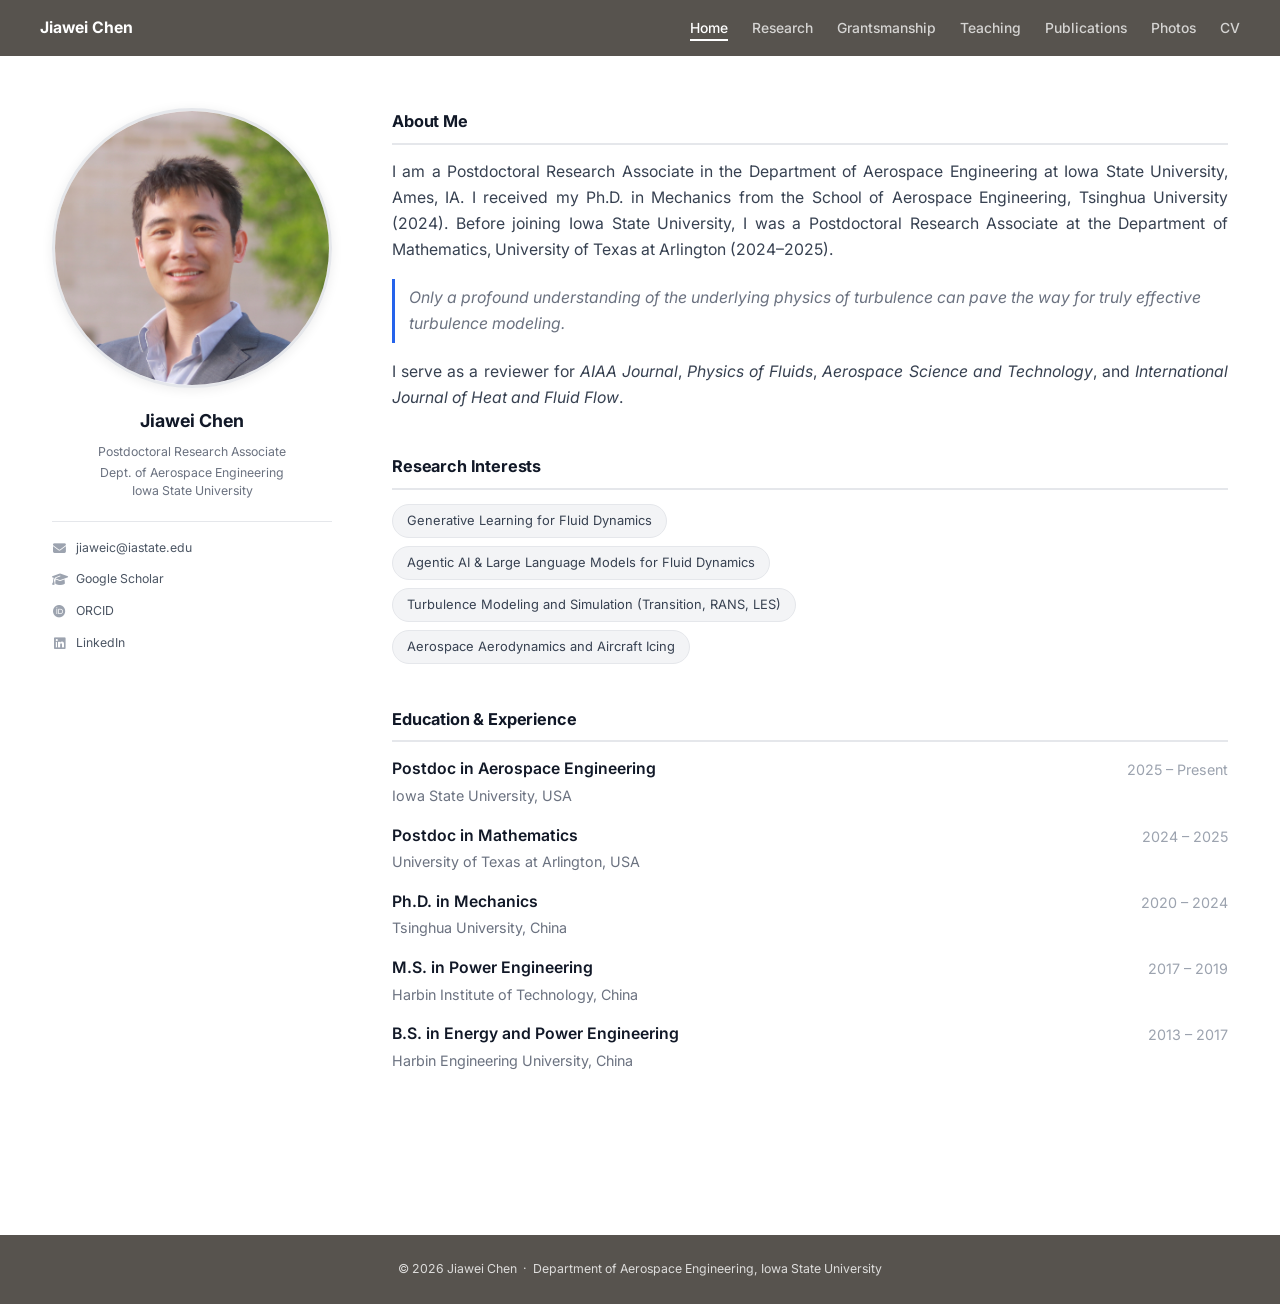
==== commit a54260d5: "Add files via upload" ====
--- a/index.html
+++ b/index.html
@@ -20,7 +20,8 @@
             <ul class="nav-links">
                 <li><a href="index.html" class="active">Home</a></li>
                 <li><a href="research.html">Research</a></li>
-                <li><a href="grantsmanship.html">Grantsmanship &amp; Teaching</a></li>
+                <li><a href="grantsmanship.html">Grantsmanship</a></li>
+                <li><a href="teaching.html">Teaching</a></li>
                 <li><a href="publications.html">Publications</a></li>
                 <li><a href="photos.html">Photos</a></li>
                 <li><a href="CV_Jiawei_Chen.pdf" target="_blank">CV</a></li>
@@ -51,6 +52,10 @@
                     <a href="https://orcid.org/0009-0009-3277-3474" class="sidebar-link" target="_blank">
                         <i class="fa-brands fa-orcid"></i>
                         <span>ORCID</span>
+                    </a>
+                    <a href="https://www.linkedin.com/in/jiawei-chen-62362743a/" class="sidebar-link" target="_blank">
+                        <i class="fa-brands fa-linkedin"></i>
+                        <span>LinkedIn</span>
                     </a>
                 </div>
             </aside>
